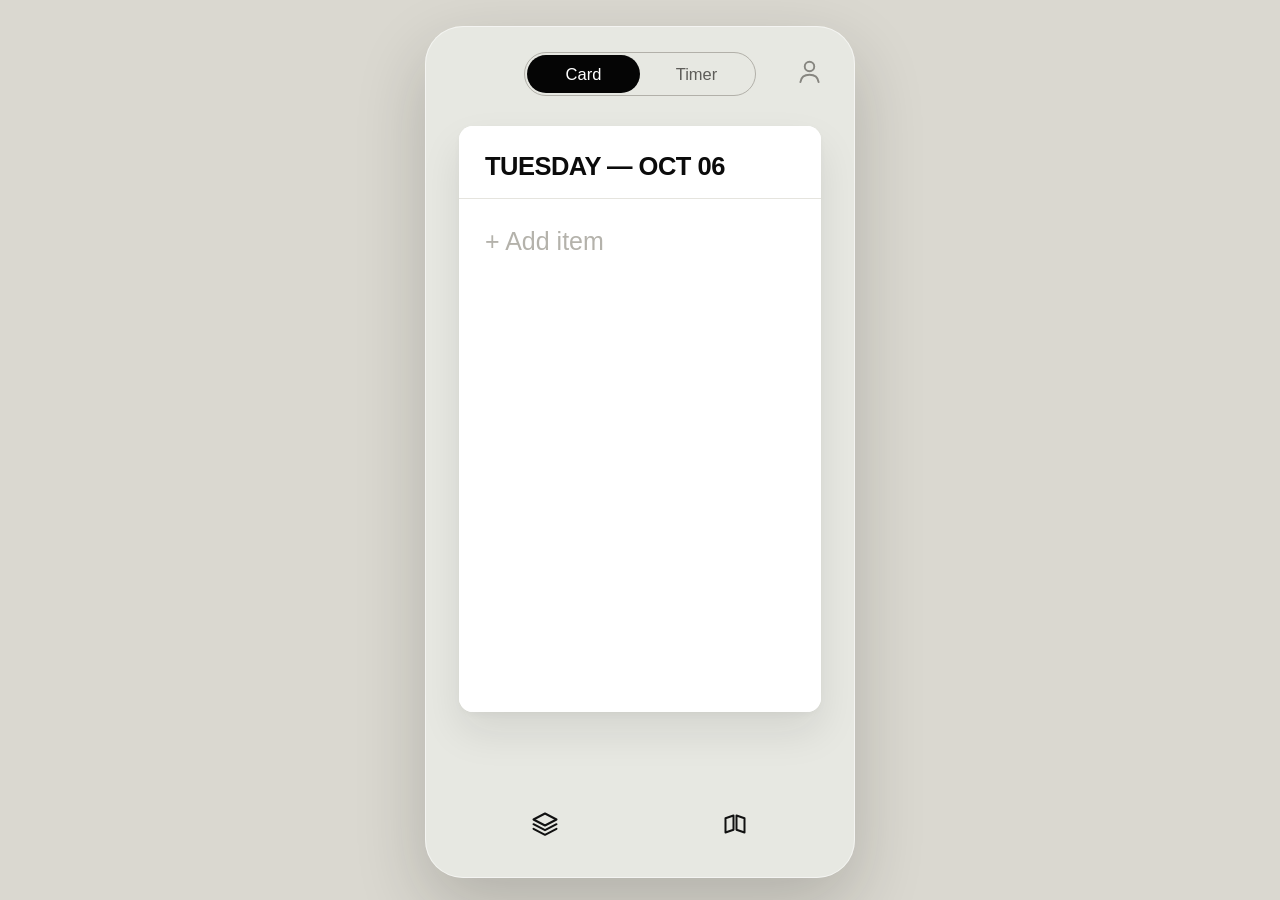
==== index.html @ 8d30b6a4 "Phase 2 Polish: Satin-Polished Silver Metallic Tomato, 2-icon Card bottom bar, hide End Timer when u" ====
<!DOCTYPE html>
<html lang="en">
<head>
  <meta charset="UTF-8" />
  <meta name="viewport" content="width=device-width, initial-scale=1.0, maximum-scale=1.0, user-scalable=no, viewport-fit=cover" />
  <title>Fable / Flow</title>
  <meta name="theme-color" content="#EAE8E3" />
  <meta name="apple-mobile-web-app-capable" content="yes" />
  <meta name="apple-mobile-web-app-status-bar-style" content="default" />
  <meta name="apple-mobile-web-app-title" content="Fable / Flow" />
  <meta name="mobile-web-app-capable" content="yes" />
  <link rel="apple-touch-icon" href="assets/tomatoes/home-tomato.png" />
  <link rel="manifest" href="manifest.json" />
  <meta http-equiv="Cache-Control" content="no-cache, no-store, must-revalidate" />
  <meta http-equiv="Pragma" content="no-cache" />
  <meta http-equiv="Expires" content="0" />
  <link rel="stylesheet" href="css/style.css?v=20261009_v21" />
</head>
<body>

  <!-- Mobile App Viewport Shell (Exact UI Mockups Aspect Ratio 768:1376) -->
  <main class="app-viewport" id="app-viewport">

    <!-- Global Top Navigation Bar (Mockups 01..07) -->
    <header class="global-top-bar">
      <!-- Centered Brand Title on Minimalist Homepage (Mockup 01-home-page.png) -->
      <div id="home-brand-title" class="home-brand-title hidden" role="heading" aria-level="1">FABLE / FLOW</div>

      <!-- Centered Card | Timer Segmented Pill on Card, Timer, Stack & Calendar Views (Mockups 02..07) -->
      <div id="top-segmented-pill" class="segmented-pill" role="tablist" aria-label="Workspace Pillar">
        <button type="button" class="pill-segment-btn active" id="pill-card-btn" role="tab">Card</button>
        <button type="button" class="pill-segment-btn" id="pill-timer-btn" role="tab">Timer</button>
      </div>

      <button type="button" class="profile-icon-btn" id="profile-btn" aria-label="Profile and Settings" title="Profile, Foley Audio & Workspace Navigation">
        <svg width="29" height="29" viewBox="0 0 28 28" fill="none" aria-hidden="true">
          <circle cx="14" cy="9.2" r="4.6" stroke="currentColor" stroke-width="1.85" />
          <path d="M5.2 24.2C5.9 19.6 9.4 17.2 14 17.2C18.6 17.2 22.1 19.6 22.8 24.2" stroke="currentColor" stroke-width="1.85" stroke-linecap="round" />
        </svg>
      </button>
    </header>

    <!-- In-App Notification Banner (Completion Chime / Permanent Delete Confirmation) -->
    <div id="notification-banner" class="notification-banner" role="status" aria-live="polite"></div>

    <!-- ===================================================================
         SCREEN 0: MINIMALIST 2-OBJECT HOMEPAGE (Mockup 01-home-page.png)
         =================================================================== -->
    <section id="screen-home" class="screen-container home-screen hidden">
      <div class="home-objects-stage">
        <!-- Object 1: The Daily Mini-Card stamped '06 OCT' -->
        <div id="home-mini-card" class="home-mini-card" role="button" tabindex="0" aria-label="Open Today's Index Card">
          <div class="home-mini-card-inner">
            <div id="home-mini-date" class="home-mini-date">06 OCT</div>
          </div>
        </div>

        <!-- Object 2: Photorealistic 3D Heirloom Tomato Pomodoro Timer -->
        <div id="home-tomato-btn" class="home-tomato-btn" role="button" tabindex="0" aria-label="Open Pomodoro Timer">
          <img
            src="assets/tomatoes/home-tomato.png?v=20261009_v12"
            alt="3D Heirloom Tomato Pomodoro Timer"
            class="home-tomato-img"
          />
        </div>
      </div>
    </section>

    <!-- ===================================================================
         SCREEN 1: TODAY'S DUAL-SIDED CARD (Front 04-card-front.png & Back 05-card-back.png)
         =================================================================== -->
    <section id="screen-card" class="screen-container">
      <div class="card-stage-perspective">
        <div id="daily-card-3d" class="daily-card-3d">

          <!-- Front Face of Today's Card (Clean White To-Do Card — Mockup 04-card-front.png) -->
          <div class="card-face card-face-front">
            <div class="card-header-bar">
              <h1 id="card-date-header" class="card-date-title">TUESDAY — OCT 06</h1>
            </div>

            <div class="card-dot-grid-body">
              <div id="task-list-container" class="task-list-container"></div>
              <div id="add-item-row" class="add-item-row">+ Add item</div>
            </div>
          </div>

          <!-- Back Face of Today's Card (Matte Black Evening Reflection Journal — Mockup 05-card-back.png) -->
          <div class="card-face card-face-back">
            <div class="card-back-header-bar">
              <h2 id="card-back-date-header" class="card-back-date-title">TUESDAY — OCT 06</h2>
            </div>

            <div class="card-back-body">
              <textarea
                id="card-back-reflection"
                class="card-back-reflection-editor"
                placeholder="Write your evening reflection..."
                aria-label="Evening reflection journal (100% user-authored, dynamic font scaling)"
              ></textarea>

              <!-- 0 to 2 Framed Photo Slots at Bottom of Matte Black Card -->
              <div id="card-back-photos" class="card-back-photos-row" aria-label="Evening journal photo attachments"></div>
              <input id="journal-photo-file-input" type="file" accept="image/*" class="hidden" />
            </div>
          </div>

        </div>
      </div>

      <!-- Bottom Action Bar: [Stack] [Flip] -->
      <footer class="card-bottom-bar">
        <!-- Left: Stack Icon -->
        <button type="button" id="card-stack-btn" class="card-bottom-icon-btn" aria-label="Open Card Stack Archive" title="Open Chronological Card Stack Archive">
          <svg width="32" height="32" viewBox="0 0 32 32" fill="none">
            <path d="M16 5.5L27.5 11.5L16 17.5L4.5 11.5L16 5.5Z" stroke="#111111" stroke-width="2" stroke-linejoin="round"/>
            <path d="M4.5 16.2L16 22.2L27.5 16.2" stroke="#111111" stroke-width="2" stroke-linecap="round" stroke-linejoin="round"/>
            <path d="M4.5 20.8L16 26.8L27.5 20.8" stroke="#111111" stroke-width="2" stroke-linecap="round" stroke-linejoin="round"/>
          </svg>
        </button>

        <!-- Right: Flip Card Icon -->
        <button type="button" id="card-flip-btn" class="card-bottom-icon-btn" aria-label="Flip Card 180 Degrees" title="Flip Card 180° (White Front ↔ Matte Black Back)">
          <svg width="32" height="32" viewBox="0 0 32 32" fill="none">
            <path d="M14.5 7.5L6.5 10.2V24.5L14.5 21.8V7.5Z" stroke="#111111" stroke-width="2" stroke-linejoin="round"/>
            <path d="M17.5 7.5L25.5 10.2V24.5L17.5 21.8V7.5Z" stroke="#111111" stroke-width="2" stroke-linejoin="round"/>
          </svg>
        </button>
      </footer>
    </section>

    <!-- ===================================================================
         SCREEN 2: 6-POMODORO 2x3 GRID VIEW (Mockup 03-grid-timer.png + 6 Slots)
         =================================================================== -->
    <section id="screen-grid" class="screen-container hidden">
      <div class="six-tomato-grid" id="six-tomato-grid">
        <div id="grid-quad-0" class="grid-quadrant"></div>
        <div id="grid-quad-1" class="grid-quadrant"></div>
        <div id="grid-quad-2" class="grid-quadrant"></div>
        <div id="grid-quad-3" class="grid-quadrant"></div>
        <div id="grid-quad-4" class="grid-quadrant"></div>
        <div id="grid-quad-5" class="grid-quadrant"></div>
      </div>
    </section>

    <!-- ===================================================================
         SCREEN 3: SINGLE BIG HERO TOMATO VIEW (Mockup 02-hero-timer.png)
         =================================================================== -->
    <section id="screen-hero" class="screen-container hero-timer-screen hidden">
      <!-- Upper-Left Digital Readout & Task Subtitle (Tap digits to type time directly) -->
      <div class="hero-readout-block">
        <div class="hero-readout-wrap">
          <div
            id="hero-readout"
            class="hero-digital-readout"
            role="button"
            tabindex="0"
            aria-label="Timer readout. Tap to type duration in minutes or HH:MM"
            title="Tap digits to type time (0–180 min or HH:MM)"
          >25:00</div>

          <!-- Inline Tap-to-Type Time Editor (Opens in-place when user taps the digits) -->
          <div id="hero-time-editor" class="hero-time-editor hidden" role="group" aria-label="Type timer duration">
            <div class="hero-time-input-bar">
              <input
                id="hero-time-input"
                type="text"
                inputmode="text"
                class="hero-time-input"
                maxlength="8"
                placeholder="0–180m"
                aria-label="Type minutes (0 to 180) or HH:MM"
              />
              <span class="hero-time-unit-badge" id="hero-time-unit-badge">MIN</span>
              <button type="button" id="hero-time-set-btn" class="hero-time-set-btn">Set</button>
            </div>
            <div class="hero-time-popover">
              <div class="hero-time-presets" aria-label="Quick duration presets">
                <button type="button" class="hero-preset-pill" data-mins="15">15m</button>
                <button type="button" class="hero-preset-pill" data-mins="25">25m</button>
                <button type="button" class="hero-preset-pill" data-mins="45">45m</button>
                <button type="button" class="hero-preset-pill" data-mins="60">60m</button>
                <button type="button" class="hero-preset-pill" data-mins="90">90m</button>
                <button type="button" class="hero-preset-pill" data-mins="120">120m</button>
                <button type="button" class="hero-preset-pill" data-mins="150">150m</button>
                <button type="button" class="hero-preset-pill" data-mins="180">180m</button>
              </div>
              <div class="hero-time-hint">Type minutes (0–180) or HH:MM (e.g. 02:30) · Enter to set</div>
            </div>
          </div>
        </div>
        <div class="hero-subtitle-wrap">
          <div id="hero-subtitle" class="hero-task-subtitle" role="button" tabindex="0" title="Tap to assign or change task right on this page">01 / EXAMPLE TASK</div>
          <div id="hero-subtitle-dropdown-mount" class="hero-subtitle-dropdown-mount"></div>
        </div>
      </div>

      <!-- Center Photorealistic Sculpted Heirloom Tomato with Equatorial Odometer Scale -->
      <div class="hero-tomato-stage-wrap">
        <div id="hero-tomato-stage" class="hero-tomato-stage" aria-label="Interactive Heirloom Tomato Timer Dial"></div>
      </div>

      <!-- Bottom Control Bar: [Grid] [Play/Pause] [End/Reset] [Stopwatch] -->
      <footer class="hero-bottom-bar">
        <!-- 1. Return to 6-Tomato Grid View -->
        <button type="button" id="hero-btn-grid" class="hero-ctrl-btn" aria-label="Switch to 6-Tomato Grid View">
          <svg width="36" height="36" viewBox="0 0 36 36" fill="none">
            <rect x="4" y="4" width="11.5" height="11.5" rx="2.5" stroke="#0F0F0F" stroke-width="2.6"/>
            <rect x="20.5" y="4" width="11.5" height="11.5" rx="2.5" stroke="#0F0F0F" stroke-width="2.6"/>
            <rect x="4" y="20.5" width="11.5" height="11.5" rx="2.5" stroke="#0F0F0F" stroke-width="2.6"/>
            <rect x="20.5" y="20.5" width="11.5" height="11.5" rx="2.5" stroke="#0F0F0F" stroke-width="2.6"/>
          </svg>
        </button>

        <!-- 2. Play / Pause Active Timer -->
        <button type="button" id="hero-btn-playpause" class="hero-ctrl-btn" aria-label="Play or Pause Timer">
          <svg width="36" height="44" viewBox="0 0 36 44">
            <rect x="4" y="2" width="10" height="40" rx="3" fill="#0F0F0F"/>
            <rect x="22" y="2" width="10" height="40" rx="3" fill="#0F0F0F"/>
          </svg>
        </button>

        <!-- 3. End / Reset Timer to 00:00 -->
        <button type="button" id="hero-btn-stop" class="hero-ctrl-btn" aria-label="End and Reset Timer to 00:00">
          <svg width="36" height="36" viewBox="0 0 36 36">
            <rect x="3" y="3" width="30" height="30" rx="4.5" fill="#0F0F0F"/>
          </svg>
        </button>

        <!-- 4. Stopwatch (Count-Up) Mode Toggle -->
        <button type="button" id="hero-btn-stopwatch" class="hero-ctrl-btn" aria-label="Toggle Stopwatch Count-Up Mode">
          <svg width="38" height="40" viewBox="0 0 38 40" fill="none">
            <path d="M14 3.5H24M19 3.5V8M29.5 10.5L32.5 7.5" stroke="#0F0F0F" stroke-width="2.6" stroke-linecap="round"/>
            <circle cx="19" cy="23" r="14" stroke="#0F0F0F" stroke-width="2.6"/>
            <path d="M13.5 23.2L17.2 27L25 18.8" stroke="#0F0F0F" stroke-width="2.6" stroke-linecap="round" stroke-linejoin="round"/>
          </svg>
        </button>
      </footer>
    </section>

    <!-- ===================================================================
         SCREEN 4: CHRONOLOGICAL CARD STACK VIEWER (Mockup 06-stack-detail.png)
         =================================================================== -->
    <section id="screen-stack" class="screen-container stack-screen hidden">
      <!-- Top Chronological Date Strip ('OCT 01  02  03  04  (05)  06') -->
      <div id="stack-date-strip" class="stack-date-strip" role="tablist" aria-label="Archived Card Dates"></div>

      <!-- Center Peeking Card Carousel -->
      <div id="stack-carousel-stage" class="stack-carousel-stage">
        <div id="stack-peek-left" class="stack-peek-card stack-peek-left" title="Previous archived card"></div>

        <div class="stack-center-perspective">
          <div id="stack-card-3d" class="daily-card-3d stack-card-3d">
            <!-- Front of Selected Archived Card (Clean White Surface, Retroactively Editable) -->
            <div class="card-face card-face-front">
              <div class="card-header-bar">
                <h2 id="stack-card-date-header" class="card-date-title">MONDAY — OCT 05</h2>
              </div>
              <div class="card-dot-grid-body">
                <div id="stack-task-list-container" class="task-list-container"></div>
                <div id="stack-add-item-row" class="add-item-row">+ Add item</div>
              </div>
            </div>

            <!-- Back of Selected Archived Card (Matte Black Reflection Journal, Retroactively Editable) -->
            <div class="card-face card-face-back">
              <div class="card-back-header-bar">
                <h2 id="stack-card-back-date-header" class="card-back-date-title">MONDAY — OCT 05</h2>
              </div>
              <div class="card-back-body">
                <textarea
                  id="stack-card-back-reflection"
                  class="card-back-reflection-editor"
                  placeholder="Write or update your reflection for this day..."
                  aria-label="Archived card evening reflection"
                ></textarea>
                <div id="stack-card-back-photos" class="card-back-photos-row"></div>
              </div>
            </div>
          </div>
        </div>

        <div id="stack-peek-right" class="stack-peek-card stack-peek-right" title="Next archived card"></div>
      </div>

      <!-- 4-Icon Stack Bottom Bar: [Return ↩] [Zoom Out 🔍-] [Flip] [Trash 🗑] -->
      <footer class="stack-bottom-bar">
        <!-- 1. Left: Return / Undo Arrow to Today's Card -->
        <button type="button" id="stack-btn-return" class="card-bottom-icon-btn" aria-label="Return to Today's Card" title="Return to Today's Card">
          <svg width="32" height="32" viewBox="0 0 32 32" fill="none">
            <path d="M13 9L6 15.5L13 22" stroke="#111111" stroke-width="2.4" stroke-linecap="round" stroke-linejoin="round"/>
            <path d="M7 15.5H19.5C23.4 15.5 26 18 26 21.2C26 23.4 24.4 25 22 25" stroke="#111111" stroke-width="2.4" stroke-linecap="round"/>
          </svg>
        </button>

        <!-- 2. Center-Left: Zoom Out Magnifying Glass (-) to Monthly Calendar View -->
        <button type="button" id="stack-btn-zoomout" class="card-bottom-icon-btn" aria-label="Zoom Out to Monthly Calendar View" title="Zoom Out to Monthly Calendar View">
          <svg width="32" height="32" viewBox="0 0 32 32" fill="none">
            <circle cx="14.5" cy="14.5" r="8.5" stroke="#111111" stroke-width="2.1"/>
            <path d="M11 14.5H18" stroke="#111111" stroke-width="2.1" stroke-linecap="round"/>
            <path d="M20.8 20.8L26.5 26.5" stroke="#111111" stroke-width="2.3" stroke-linecap="round"/>
          </svg>
        </button>

        <!-- 3. Center-Right: Flip Archived Card 180° -->
        <button type="button" id="stack-btn-flip" class="card-bottom-icon-btn" aria-label="Flip Archived Card 180 Degrees" title="Flip Archived Card 180° (Front ↔ Back)">
          <svg width="32" height="32" viewBox="0 0 32 32" fill="none">
            <path d="M14.5 7.5L6.5 10.2V24.5L14.5 21.8V7.5Z" stroke="#111111" stroke-width="2" stroke-linejoin="round"/>
            <path d="M17.5 7.5L25.5 10.2V24.5L17.5 21.8V7.5Z" stroke="#111111" stroke-width="2" stroke-linejoin="round"/>
          </svg>
        </button>

        <!-- 4. Right: Trash Can (Permanently Delete Archived Card) -->
        <button type="button" id="stack-btn-trash" class="card-bottom-icon-btn" aria-label="Permanently Delete Archived Card" title="Permanently Delete This Card">
          <svg width="32" height="32" viewBox="0 0 32 32" fill="none">
            <path d="M6.5 9.5H25.5M12 9.5V7.2C12 6.3 12.7 5.6 13.6 5.6H18.4C19.3 5.6 20 6.3 20 7.2V9.5M9 9.5L10.2 24.5C10.3 25.6 11.2 26.4 12.3 26.4H19.7C20.8 26.4 21.7 25.6 21.8 24.5L23 9.5" stroke="#111111" stroke-width="2.0" stroke-linecap="round" stroke-linejoin="round"/>
            <path d="M13.8 14V22M18.2 14V22" stroke="#111111" stroke-width="1.8" stroke-linecap="round"/>
          </svg>
        </button>
      </footer>
    </section>

    <!-- ===================================================================
         SCREEN 5: MONTHLY CALENDAR ZOOM-OUT VIEW (Mockup 07-calendar-view.png)
         =================================================================== -->
    <section id="screen-calendar" class="screen-container calendar-screen hidden">
      <div id="calendar-months-container" class="calendar-months-container"></div>

      <!-- 2-Icon Calendar Bottom Bar: [Return ↩] [Zoom In 🔍+] -->
      <footer class="calendar-bottom-bar">
        <!-- 1. Left: Return / Undo Arrow to Today's Card -->
        <button type="button" id="calendar-btn-return" class="card-bottom-icon-btn" aria-label="Return to Today's Card" title="Return to Today's Card">
          <svg width="32" height="32" viewBox="0 0 32 32" fill="none">
            <path d="M13 9L6 15.5L13 22" stroke="#111111" stroke-width="2.4" stroke-linecap="round" stroke-linejoin="round"/>
            <path d="M7 15.5H19.5C23.4 15.5 26 18 26 21.2C26 23.4 24.4 25 22 25" stroke="#111111" stroke-width="2.4" stroke-linecap="round"/>
          </svg>
        </button>

        <!-- 2. Right: Zoom In Magnifying Glass (+) to Selected Date's Card in Stack -->
        <button type="button" id="calendar-btn-zoomin" class="card-bottom-icon-btn" aria-label="Zoom In to Selected Card in Stack" title="Zoom In to Selected Card in Stack">
          <svg width="32" height="32" viewBox="0 0 32 32" fill="none">
            <circle cx="14.5" cy="14.5" r="8.5" stroke="#111111" stroke-width="2.1"/>
            <path d="M11 14.5H18M14.5 11V18" stroke="#111111" stroke-width="2.1" stroke-linecap="round"/>
            <path d="M20.8 20.8L26.5 26.5" stroke="#111111" stroke-width="2.3" stroke-linecap="round"/>
          </svg>
        </button>
      </footer>
    </section>

    <!-- Live Haptic & Foley Telemetry Pill -->
    <div id="telemetry-toast" class="telemetry-toast" aria-live="polite"></div>

    <!-- Modal for Adding / Editing Task or Custom Timer Title -->
    <div id="modal-overlay" class="modal-overlay hidden" role="dialog" aria-modal="true">
      <div class="modal-box">
        <div id="modal-title" class="modal-title">Add Task</div>
        <input id="modal-input" type="text" class="modal-input" maxlength="110" placeholder="Enter title..." />
        <div class="modal-actions">
          <button type="button" id="modal-delete" class="modal-btn modal-btn-trash hidden" title="Permanently delete this task" aria-label="Delete task">
            <svg width="15" height="16" viewBox="0 0 15 16" fill="none" style="vertical-align: -2px; margin-right: 4px;">
              <path d="M1.5 3.5H13.5M5.2 3.5V2.2C5.2 1.7 5.6 1.3 6.1 1.3H8.9C9.4 1.3 9.8 1.7 9.8 2.2V3.5M3.2 3.5L3.9 13.4C3.95 14.1 4.5 14.6 5.2 14.6H9.8C10.5 14.6 11.05 14.1 11.1 13.4L11.8 3.5" stroke="currentColor" stroke-width="1.5" stroke-linecap="round" stroke-linejoin="round"/>
            </svg>Delete
          </button>
          <div style="flex: 1;"></div>
          <button type="button" id="modal-cancel" class="modal-btn">Cancel</button>
          <button type="button" id="modal-confirm" class="modal-btn modal-btn-primary">Save</button>
        </div>
      </div>
    </div>

    <!-- Permanent Delete Confirmation Modal (Task or Archived Card Trash Deletion) -->
    <div id="delete-modal-overlay" class="modal-overlay hidden" role="dialog" aria-modal="true">
      <div class="modal-box">
        <div id="delete-modal-title" class="modal-title">Permanently delete this item?</div>
        <p id="delete-modal-desc" style="font-size: 14px; color: #5E5D59; margin-bottom: 18px; line-height: 1.45;">
          This action cannot be undone. The item will be permanently removed from Today’s Card.
        </p>
        <div class="modal-actions">
          <button type="button" id="delete-modal-cancel" class="modal-btn">Cancel</button>
          <button type="button" id="delete-modal-confirm" class="modal-btn modal-btn-danger">Permanently Delete</button>
        </div>
      </div>
    </div>

    <!-- Minimal Profile Popover: Home, Guided Tour, Daily Reset, Sound On/Off -->
    <div id="profile-modal-overlay" class="profile-popover-overlay hidden" role="dialog" aria-modal="true" aria-label="Profile Menu">
      <div class="profile-popover-card">
        <button type="button" id="profile-open-home-btn" class="profile-menu-row">
          <span>Home</span>
          <span class="profile-menu-val">↗</span>
        </button>
        <button type="button" id="profile-guided-tour-btn" class="profile-menu-row">
          <span>Guided Tour</span>
          <span class="profile-menu-val">↗</span>
        </button>
        <label class="profile-menu-row" for="profile-reset-time-select">
          <span>Daily Reset</span>
          <select id="profile-reset-time-select" class="profile-reset-select" aria-label="Daily reset time">
            <option value="0">00:00</option>
            <option value="1">01:00</option>
            <option value="2">02:00</option>
            <option value="3">03:00</option>
            <option value="4">04:00</option>
            <option value="5" selected>05:00</option>
            <option value="6">06:00</option>
            <option value="7">07:00</option>
            <option value="8">08:00</option>
            <option value="9">09:00</option>
            <option value="10">10:00</option>
            <option value="11">11:00</option>
            <option value="12">12:00</option>
            <option value="13">13:00</option>
            <option value="14">14:00</option>
            <option value="15">15:00</option>
            <option value="16">16:00</option>
            <option value="17">17:00</option>
            <option value="18">18:00</option>
            <option value="19">19:00</option>
            <option value="20">20:00</option>
            <option value="21">21:00</option>
            <option value="22">22:00</option>
            <option value="23">23:00</option>
          </select>
        </label>
        <button type="button" id="profile-toggle-audio-btn" class="profile-menu-row">
          <span>Sound</span>
          <span id="profile-audio-state-label" class="profile-menu-val">On</span>
        </button>
      </div>
    </div>

    <!-- Minimalist Non-Interactive Guided Tutorial Modal (Blocks background clicks; shows Action, Minimalist Animation, What it does, Last & Next) -->
    <div id="onboarding-overlay" class="guided-tour-overlay hidden" role="dialog" aria-modal="true" aria-label="Guided Tutorial">
      <div class="guided-tour-card">
        <button type="button" id="onboarding-dismiss-btn" class="tour-card-close-btn" aria-label="Close tutorial" title="Close">×</button>

        <!-- Minimalist Animation Stage -->
        <div id="tour-anim-stage" class="tour-anim-stage" data-anim="flip-page" aria-hidden="true"></div>

        <!-- Action & What It Does -->
        <div id="tour-step-title" class="tour-action-title">Flip Page</div>
        <div id="tour-step-desc" class="tour-action-desc">See back of card</div>

        <!-- Last & Next Buttons -->
        <div class="tour-btn-row">
          <button type="button" id="tour-prev-btn" class="tour-nav-btn tour-nav-btn-secondary">Last</button>
          <button type="button" id="tour-next-btn" class="tour-nav-btn tour-nav-btn-primary">Next</button>
        </div>
      </div>
    </div>

  </main>

  <script type="module" src="js/app.js?v=20261009_v21"></script>
</body>
</html>
---- css/style.css ----
/*
 * Fable / Flow — Project Focus Beta (Phase 1) Stylesheet
 * Follows UI Mockups 02-hero-timer.png, 03-grid-timer.png, and 04-card-front.png pixel-for-pixel.
 */

:root {
  --canvas-bg: #E7E8E2;
  --card-surface: #FFFFFF;
  --ink-primary: #0D0D0D;
  --ink-secondary: #6E6D68;
  --ink-placeholder: #B4B2AB;
  --hairline-crosshair: #9D9B95;
  --card-divider: #E5E4DE;
  --dot-grid-color: #D4D2CA;
}

* {
  box-sizing: border-box;
  margin: 0;
  padding: 0;
  -webkit-tap-highlight-color: transparent;
}

html, body {
  width: 100%;
  min-height: 100vh;
  background-color: #DAD8D0;
  font-family: -apple-system, BlinkMacSystemFont, "SF Pro Display", "SF Pro Text", "Inter", "Helvetica Neue", sans-serif;
  color: var(--ink-primary);
  display: flex;
  flex-direction: column;
  align-items: center;
  justify-content: center;
  overflow-x: hidden;
  user-select: none;
}

/* =========================================================================
   MOBILE VIEWPORT SHELL (Exact #E9E8E2 Background Matching Mockup Sprites)
   ========================================================================= */

.app-viewport {
  position: relative;
  width: 100%;
  max-width: 430px;
  height: 852px;
  background-color: var(--canvas-bg);
  border-radius: 38px;
  box-shadow:
    0 28px 70px rgba(20, 19, 16, 0.20),
    0 0 0 1px rgba(255, 255, 255, 0.55) inset;
  display: flex;
  flex-direction: column;
  overflow: hidden;
  margin: 14px auto 10px;
}

@media (max-width: 480px) {
  .app-viewport {
    max-width: 100%;
    height: 100dvh;
    border-radius: 0;
    margin: 0;
    box-shadow: none;
  }
}

.hidden {
  display: none !important;
}

/* =========================================================================
   GLOBAL TOP NAVIGATION BAR (`Card | Timer` Pill + `[Profile]` Icon)
   ========================================================================= */

.global-top-bar {
  position: relative;
  width: 100%;
  height: 82px;
  padding: 22px 26px 8px;
  display: flex;
  align-items: center;
  justify-content: center;
  flex-shrink: 0;
  z-index: 20;
}

.home-brand-title {
  font-size: 12.5px;
  font-weight: 400;
  letter-spacing: 0.24em;
  color: #3A3936;
  text-align: center;
  line-height: 1;
  padding-left: 0.24em; /* optically center wide letter-spacing */
}

/* =========================================================================
   SCREEN 0: MINIMALIST 2-OBJECT HOMEPAGE (Mockup 01-home-page.png)
   ========================================================================= */

.home-screen {
  display: flex;
  flex-direction: column;
  align-items: center;
  justify-content: center;
  padding: 6px 28px 34px;
}

.home-objects-stage {
  width: 100%;
  height: 100%;
  display: flex;
  flex-direction: column;
  align-items: center;
  justify-content: center;
  gap: 50px;
}

.home-mini-card {
  width: 334px;
  height: 222px;
  background-color: #FBFAF6;
  border-radius: 2px;
  padding: 5px;
  box-shadow:
    0 12px 26px rgba(22, 20, 16, 0.08),
    0 2px 6px rgba(22, 20, 16, 0.04);
  cursor: pointer;
  transition: transform 0.22s cubic-bezier(0.22, 1, 0.36, 1), box-shadow 0.22s ease;
}

.home-mini-card:hover {
  transform: translateY(-2px) scale(1.01);
  box-shadow:
    0 16px 32px rgba(22, 20, 16, 0.11),
    0 4px 10px rgba(22, 20, 16, 0.05);
}

.home-mini-card:active {
  transform: scale(0.99);
}

.home-mini-card-inner {
  width: 100%;
  height: 100%;
  border-radius: 1px;
  border: 1px solid #B4B5AE;
  padding: 15px 18px;
  display: flex;
  align-items: flex-start;
  justify-content: flex-start;
}

.home-mini-date {
  font-size: 35px;
  font-weight: 700;
  letter-spacing: -0.025em;
  color: #121212;
  line-height: 1;
}

.home-tomato-btn {
  width: 344px;
  height: 294px;
  display: flex;
  align-items: center;
  justify-content: center;
  cursor: pointer;
  transition: transform 0.24s cubic-bezier(0.22, 1, 0.36, 1);
}

.home-tomato-btn:hover {
  transform: translateY(-3px) scale(1.02);
}

.home-tomato-btn:active {
  transform: scale(0.985);
}

.home-tomato-img {
  width: 100%;
  height: 100%;
  object-fit: contain;
  display: block;
  pointer-events: none;
}

.segmented-pill {
  width: 232px;
  height: 44px;
  border-radius: 999px;
  border: 1.5px solid #B2B0A9;
  background: transparent;
  padding: 2px;
  display: grid;
  grid-template-columns: 1fr 1fr;
  align-items: center;
}

.pill-segment-btn {
  height: 100%;
  border: none;
  background: transparent;
  border-radius: 999px;
  font-size: 16.5px;
  font-weight: 500;
  color: #5E5D59;
  cursor: pointer;
  transition: background-color 0.18s ease, color 0.18s ease;
}

.pill-segment-btn.active {
  background-color: #050505;
  color: #FFFFFF;
  font-weight: 500;
}

.profile-icon-btn {
  position: absolute;
  right: 28px;
  top: 27px;
  width: 36px;
  height: 36px;
  border: none;
  background: transparent;
  cursor: pointer;
  display: flex;
  align-items: center;
  justify-content: center;
  color: #878680;
  transition: transform 0.15s ease, color 0.15s ease;
}

.profile-icon-btn:hover {
  color: #111111;
  transform: scale(1.05);
}

/* =========================================================================
   SCREEN 1: FRONT OF TODAY'S CARD (Mockup 04-card-front.png)
   ========================================================================= */

.screen-container {
  flex: 1;
  display: flex;
  flex-direction: column;
  width: 100%;
  position: relative;
  overflow: hidden;
}

.card-stage-perspective {
  flex: 1;
  padding: 18px 34px 10px;
  perspective: 1400px;
  display: flex;
  align-items: stretch;
  justify-content: center;
}

.daily-card-3d {
  width: 100%;
  height: 586px;
  position: relative;
  transform-style: preserve-3d;
  transition: transform 0.52s cubic-bezier(0.22, 1, 0.36, 1);
  touch-action: pan-y;
  user-select: none;
  -webkit-user-select: none;
}

.daily-card-3d.is-flipped {
  transform: rotateY(var(--card-flip-deg, -180deg));
}

.daily-card-3d:not(.is-flipped) {
  transform: rotateY(var(--card-front-deg, 0deg));
}

.card-face {
  position: absolute;
  inset: 0;
  background-color: var(--card-surface);
  border-radius: 14px;
  box-shadow:
    0 20px 42px rgba(24, 22, 18, 0.09),
    0 3px 10px rgba(24, 22, 18, 0.04);
  backface-visibility: hidden;
  -webkit-backface-visibility: hidden;
  display: flex;
  flex-direction: column;
  overflow: hidden;
}

.card-face-back {
  transform: rotateY(180deg);
  background-color: #070707;
  color: #F4F4F0;
  padding: 0;
  display: flex;
  flex-direction: column;
}

.card-back-header-bar {
  padding: 26px 26px 18px;
  border-bottom: 1.5px solid rgba(255, 255, 255, 0.18);
  background-color: #070707;
  flex-shrink: 0;
}

.card-back-date-title {
  font-size: 25.5px;
  font-weight: 800;
  letter-spacing: -0.02em;
  color: #F5F5F2;
  line-height: 1.1;
}

.card-back-body {
  flex: 1;
  padding: 22px 24px 22px;
  display: flex;
  flex-direction: column;
  justify-content: space-between;
  gap: 14px;
  overflow: hidden;
}

.card-back-reflection-editor {
  width: 100%;
  flex: 1;
  min-height: 96px;
  background: transparent;
  border: none;
  outline: none;
  resize: none;
  color: #F5F5F2;
  font-family: inherit;
  font-size: 21px;
  font-weight: 400;
  line-height: 1.32;
  letter-spacing: -0.01em;
  overflow-y: hidden;
  touch-action: pan-y;
}

.card-back-reflection-editor::placeholder {
  color: rgba(245, 245, 242, 0.36);
}

.card-back-photos-row {
  display: grid;
  grid-template-columns: 1fr 1fr;
  gap: 10px;
  height: 212px;
  flex-shrink: 0;
}

.card-back-photos-row.empty-photos {
  height: 54px;
  grid-template-columns: 1fr;
}

.journal-photo-slot {
  position: relative;
  width: 100%;
  height: 100%;
  border-radius: 10px;
  overflow: hidden;
  background: rgba(255, 255, 255, 0.06);
  border: 1px solid rgba(255, 255, 255, 0.14);
  cursor: pointer;
  display: flex;
  align-items: center;
  justify-content: center;
  transition: border-color 0.15s ease, background-color 0.15s ease;
}

.journal-photo-slot:hover {
  border-color: rgba(255, 255, 255, 0.36);
  background: rgba(255, 255, 255, 0.10);
}

.journal-photo-img {
  width: 100%;
  height: 100%;
  object-fit: cover;
  display: block;
}

.journal-photo-remove-btn {
  position: absolute;
  top: 7px;
  right: 7px;
  width: 24px;
  height: 24px;
  border-radius: 999px;
  border: none;
  background: rgba(10, 10, 10, 0.72);
  color: #FFFFFF;
  font-size: 14px;
  line-height: 1;
  cursor: pointer;
  display: flex;
  align-items: center;
  justify-content: center;
  opacity: 0.78;
  transition: opacity 0.15s ease, transform 0.15s ease;
}

.journal-photo-slot:hover .journal-photo-remove-btn,
.journal-photo-remove-btn:active {
  opacity: 1;
}

.journal-photo-add-label {
  font-size: 13.5px;
  font-weight: 500;
  color: rgba(245, 245, 242, 0.62);
  letter-spacing: 0.02em;
}

.card-header-bar {
  padding: 26px 26px 18px;
  border-bottom: 1.5px solid var(--card-divider);
  background-color: var(--card-surface);
}

.card-date-title {
  font-size: 25.5px;
  font-weight: 800;
  letter-spacing: -0.02em;
  color: #0B0B0B;
  line-height: 1.1;
}

.card-dot-grid-body {
  flex: 1;
  position: relative;
  padding: 16px 0 24px;
  background-color: #FFFFFF;
  background-image: none; /* Clean solid white index card surface (no dots) */
  overflow: hidden; /* Strictly zero vertical scroll */
}

.task-list-container {
  display: flex;
  flex-direction: column;
  gap: 5px;
}

.task-row {
  position: relative;
  display: grid;
  grid-template-columns: 42px minmax(0, 1fr) 38px;
  align-items: start;
  padding: 9px 26px 9px 26px;
  cursor: ew-resize;
  touch-action: pan-y;
}

#stack-task-list-container .task-row {
  grid-template-columns: 42px minmax(0, 1fr);
}

.task-index {
  font-size: 24px;
  font-weight: 450;
  color: #0F0F0F;
  line-height: 1.28;
  font-variant-numeric: tabular-nums;
}

.task-title-wrap {
  min-width: 0;
  padding-right: 14px;
  padding-bottom: 2px;
  line-height: 1.28;
  overflow: visible;
}

.task-title {
  display: inline;
  font-size: 24px;
  font-weight: 450;
  color: #0F0F0F;
  line-height: 1.28;
  word-break: break-word;
  overflow-wrap: anywhere;
}

/*
 * Realistic Multi-Line Graphite Pencil Strikethrough Canvas
 * Spans the full height and width of .task-row so every wrapped line of a multi-line task
 * is crossed out with its own horizontal dry-graphite stroke matching Mockup 06-stack-detail.png.
 */
.pencil-strike-canvas {
  position: absolute;
  left: 0;
  top: 0;
  width: 100%;
  height: 100%;
  pointer-events: none;
  z-index: 4;
}

.task-tomato-btn {
  width: 34px;
  height: 34px;
  border: none;
  background: transparent;
  cursor: pointer;
  display: flex;
  align-items: center;
  justify-content: center;
  margin-top: -1px;
  transition: transform 0.15s ease;
  z-index: 5;
}

.task-tomato-btn:hover {
  transform: scale(1.12);
}

.task-mini-tomato-img {
  width: 32px;
  height: 32px;
  object-fit: contain;
  display: block;
  border-radius: 50%;
}

.add-item-row {
  padding: 12px 26px;
  font-size: 25px;
  font-weight: 400;
  color: var(--ink-placeholder);
  cursor: pointer;
  transition: color 0.15s ease;
}

.add-item-row:hover {
  color: #6E6D68;
}

/* Card Bottom Action Bar: [Stack] [Flip] */
.card-bottom-bar {
  height: 94px;
  padding: 0 96px 14px;
  display: flex;
  align-items: center;
  justify-content: space-between;
  flex-shrink: 0;
}

.card-bottom-icon-btn {
  width: 48px;
  height: 48px;
  border: none;
  background: transparent;
  color: #141414;
  cursor: pointer;
  display: flex;
  align-items: center;
  justify-content: center;
  border-radius: 12px;
  transition: transform 0.15s ease, background-color 0.15s ease;
}

.card-bottom-icon-btn:hover {
  background-color: rgba(0, 0, 0, 0.05);
  transform: translateY(-1px);
}

/* =========================================================================
   SCREEN 2: 6-POMODORO 2x3 GRID VIEW (Mockup 03-grid-timer.png + 6 Slots)
   ========================================================================= */

.six-tomato-grid {
  flex: 1;
  margin: 4px 16px 20px;
  display: grid;
  grid-template-columns: 1fr 1fr;
  grid-template-rows: repeat(3, 1fr);
  position: relative;
}

.grid-quadrant {
  position: relative;
  display: flex;
  flex-direction: column;
  align-items: center;
  justify-content: center;
  padding: 6px 4px;
  border-right: 1px solid var(--hairline-crosshair);
  border-bottom: 1px solid var(--hairline-crosshair);
}

/* Remove outer right border on right-column cells (1, 3, 5) */
.grid-quadrant:nth-child(2n) {
  border-right: none;
}

/* Remove bottom border on bottom-row cells (4, 5) */
.grid-quadrant:nth-child(n+5) {
  border-bottom: none;
}

.grid-tomato-wrap {
  position: relative;
  width: 158px;
  height: 146px;
  display: flex;
  align-items: center;
  justify-content: center;
  cursor: pointer;
  transition: transform 0.16s cubic-bezier(0.22, 1, 0.36, 1);
}

.grid-tomato-wrap:hover {
  transform: scale(1.025);
}

.grid-tomato-img {
  width: 100%;
  height: 100%;
  object-fit: contain;
  pointer-events: none;
  display: block;
}

.grid-tomato-silver-img {
  position: absolute;
  inset: 0;
  opacity: 0;
  transition: opacity 0.52s cubic-bezier(0.22, 1, 0.36, 1);
}

.grid-tomato-wrap.is-silver-completed .grid-tomato-silver-img {
  opacity: 1;
}

.grid-tomato-overlay {
  position: absolute;
  inset: 0;
  display: flex;
  flex-direction: column;
  align-items: center;
  justify-content: center;
  padding-top: 12px;
  text-align: center;
  pointer-events: none;
  z-index: 2;
}

/* Strictly constrain title to first few words inside the tomato belly without overflow */
.grid-tomato-title {
  pointer-events: auto;
  cursor: pointer;
  max-width: 112px;
  height: 18px;
  line-height: 18px;
  overflow: hidden;
  text-overflow: ellipsis;
  white-space: nowrap;
  font-size: 12.5px;
  font-weight: 600;
  letter-spacing: 0.04em;
  color: rgba(255, 255, 255, 0.94);
  padding: 0 5px;
  border-radius: 4px;
  margin-bottom: 2px;
  transition: background-color 0.15s ease, color 0.52s cubic-bezier(0.22, 1, 0.36, 1);
}

.grid-tomato-title:hover {
  background-color: rgba(0, 0, 0, 0.22);
}

.grid-tomato-wrap.is-silver-completed .grid-tomato-title {
  color: rgba(30, 32, 36, 0.88);
}

.grid-tomato-time,
.grid-tomato-time.has-hours {
  pointer-events: auto;
  height: 28px;
  line-height: 28px;
  display: inline-flex;
  align-items: center;
  justify-content: center;
  font-size: 22px;
  font-weight: 450;
  letter-spacing: -0.01em;
  color: #FFFFFF;
  font-variant-numeric: tabular-nums;
  padding: 0 6px;
  border-radius: 6px;
  transition: background-color 0.15s ease, color 0.52s cubic-bezier(0.22, 1, 0.36, 1);
}

.grid-tomato-wrap.is-silver-completed .grid-tomato-time {
  color: #1A1C20;
  font-weight: 550;
}

.grid-tomato-time:hover {
  background-color: rgba(0, 0, 0, 0.18);
}

.grid-tap-to-assign {
  font-size: 15px;
  font-weight: 450;
  color: rgba(244, 242, 238, 0.92);
  letter-spacing: 0.01em;
  margin-top: -16px;
}

.grid-controls-row {
  margin-top: 6px;
  height: 28px;
  display: flex;
  align-items: center;
  justify-content: center;
  gap: 38px;
}

.grid-ctrl-btn {
  border: none;
  background: transparent;
  cursor: pointer;
  padding: 3px;
  display: flex;
  align-items: center;
  justify-content: center;
  transition: transform 0.14s ease, opacity 0.14s ease;
}

.grid-ctrl-btn:hover {
  transform: scale(1.14);
}

/* Task Assignment Floating Dropdown (Matches Mockup 03-grid-timer.png) */
.task-assign-dropdown {
  position: absolute;
  top: 42px;
  left: 50%;
  transform: translateX(-50%);
  width: 168px;
  border-radius: 9px;
  overflow: hidden;
  border: 1.5px solid #141414;
  box-shadow: 0 12px 26px rgba(0, 0, 0, 0.28);
  z-index: 40;
  background-color: #FFFFFF;
}

.dropdown-custom-header {
  width: 100%;
  background-color: #0E0E0E;
  color: #FFFFFF;
  border: none;
  padding: 9px 11px;
  font-size: 13px;
  font-weight: 500;
  display: flex;
  align-items: center;
  justify-content: space-between;
  cursor: pointer;
  text-align: left;
}

.dropdown-custom-header:hover {
  background-color: #222222;
}

.dropdown-task-list {
  display: flex;
  flex-direction: column;
  background-color: #FFFFFF;
  max-height: 150px;
  overflow-y: auto;
}

.dropdown-task-item {
  width: 100%;
  border: none;
  border-top: 1px solid #EAE8E1;
  background: #FFFFFF;
  color: #111111;
  padding: 9px 11px;
  font-size: 14px;
  font-weight: 500;
  text-align: left;
  cursor: pointer;
  white-space: nowrap;
  overflow: hidden;
  text-overflow: ellipsis;
}

.dropdown-task-item:first-child {
  border-top: none;
}

.dropdown-task-item:hover {
  background-color: #F4F2EC;
}

/* =========================================================================
   SCREEN 3: SINGLE BIG HERO TOMATO VIEW (Mockup 02-hero-timer.png)
   ========================================================================= */

.hero-timer-screen {
  flex: 1;
  display: flex;
  flex-direction: column;
  justify-content: space-between;
  padding: 8px 26px 26px;
}

.hero-readout-block {
  padding-top: 4px;
  position: relative;
}

.hero-readout-wrap {
  position: relative;
  min-height: 103px;
  display: flex;
  align-items: center;
}

.hero-digital-readout {
  font-size: 108px;
  font-weight: 800;
  letter-spacing: -0.035em;
  line-height: 0.95;
  color: #080808;
  font-variant-numeric: tabular-nums;
  cursor: pointer;
  border-radius: 12px;
  padding: 0 4px;
  margin-left: -4px;
  transition: background-color 0.15s ease, transform 0.12s ease;
}

.hero-digital-readout.has-hours {
  font-size: 72px;
  letter-spacing: -0.04em;
}

.hero-digital-readout:hover,
.hero-digital-readout:focus-visible {
  background-color: rgba(0, 0, 0, 0.045);
  outline: none;
}

.hero-digital-readout:active {
  transform: scale(0.985);
}

/* Inline Tap-on-Digits Time Editor */
.hero-time-editor {
  position: relative;
  width: 100%;
  min-height: 103px;
  display: flex;
  align-items: center;
  z-index: 48;
}

.hero-time-editor.hidden {
  display: none !important;
}

.hero-time-input-bar {
  display: flex;
  align-items: baseline;
  gap: 10px;
  width: 100%;
  background: rgba(250, 249, 245, 0.96);
  border: 2px solid #111111;
  border-radius: 14px;
  padding: 6px 12px 8px 12px;
  box-shadow: 0 8px 22px rgba(0, 0, 0, 0.12);
}

.hero-time-input {
  width: 100%;
  min-width: 0;
  font-family: inherit;
  font-size: 74px;
  font-weight: 800;
  letter-spacing: -0.03em;
  line-height: 1;
  color: #080808;
  font-variant-numeric: tabular-nums;
  background: transparent;
  border: none;
  outline: none;
  padding: 0;
}

.hero-time-unit-badge {
  font-size: 16px;
  font-weight: 800;
  letter-spacing: 0.06em;
  color: #6E6D68;
  user-select: none;
  flex-shrink: 0;
}

.hero-time-set-btn {
  align-self: center;
  background: #111111;
  color: #FAF9F5;
  border: none;
  border-radius: 10px;
  padding: 10px 16px;
  font-size: 15px;
  font-weight: 700;
  cursor: pointer;
  flex-shrink: 0;
  transition: transform 0.12s ease, background-color 0.12s ease;
}

.hero-time-set-btn:hover {
  background: #292929;
  transform: scale(1.03);
}

.hero-time-popover {
  position: absolute;
  top: 104px;
  left: 0;
  right: 0;
  background: rgba(250, 249, 245, 0.98);
  border: 1.5px solid #141414;
  border-radius: 12px;
  padding: 10px 12px;
  box-shadow: 0 14px 28px rgba(0, 0, 0, 0.22);
  z-index: 50;
}

.hero-time-presets {
  display: flex;
  flex-wrap: wrap;
  gap: 6px;
  margin-bottom: 7px;
}

.hero-preset-pill {
  flex: 1 1 calc(25% - 6px);
  min-width: 58px;
  background: #FFFFFF;
  color: #111111;
  border: 1px solid #C8C6BE;
  border-radius: 8px;
  padding: 6px 8px;
  font-size: 13px;
  font-weight: 700;
  cursor: pointer;
  text-align: center;
  transition: all 0.12s ease;
}

.hero-preset-pill:hover {
  background: #111111;
  color: #FFFFFF;
  border-color: #111111;
}

.hero-time-hint {
  font-size: 11.5px;
  font-weight: 600;
  color: #5E5D59;
  letter-spacing: 0.01em;
}

.hero-subtitle-wrap {
  position: relative;
  display: inline-block;
  max-width: 100%;
}

.hero-task-subtitle {
  margin-top: 10px;
  font-size: 24px;
  font-weight: 600;
  letter-spacing: 0.01em;
  color: #111111;
  cursor: pointer;
  display: inline-block;
  max-width: 100%;
  overflow: hidden;
  text-overflow: ellipsis;
  white-space: nowrap;
}

.hero-task-subtitle:hover {
  opacity: 0.75;
}

.hero-subtitle-dropdown-mount .task-assign-dropdown {
  top: 44px;
  left: 0;
  transform: none;
  width: 224px;
}

.hero-tomato-stage-wrap {
  position: relative;
  width: 430px;
  height: 368px;
  margin: 2px -26px;
  display: flex;
  align-items: center;
  justify-content: center;
}

.hero-tomato-stage {
  width: 430px;
  height: 368px;
  cursor: ew-resize;
  touch-action: none;
  display: flex;
  align-items: center;
  justify-content: center;
}

/* Hero Bottom Control Bar: [Grid] [Play/Pause] [End/Stop] [Stopwatch] */
.hero-bottom-bar {
  height: 76px;
  padding: 0 28px;
  display: flex;
  align-items: center;
  justify-content: space-between;
}

.hero-ctrl-btn {
  width: 54px;
  height: 54px;
  border: none;
  background: transparent;
  cursor: pointer;
  display: flex;
  align-items: center;
  justify-content: center;
  border-radius: 14px;
  transition: transform 0.15s ease, background-color 0.15s ease;
}

.hero-ctrl-btn:hover {
  background-color: rgba(0, 0, 0, 0.05);
  transform: scale(1.06);
}

.hero-ctrl-btn.stopwatch-active {
  background-color: rgba(139, 30, 36, 0.12);
}

/* =========================================================================
   SCREEN 4: CHRONOLOGICAL CARD STACK VIEWER (Mockup 06-stack-detail.png)
   ========================================================================= */

.stack-screen {
  display: flex;
  flex-direction: column;
}

.stack-date-strip {
  padding: 6px 26px 8px;
  display: flex;
  align-items: center;
  justify-content: space-between;
  gap: 4px;
  flex-shrink: 0;
  overflow-x: auto;
  scrollbar-width: none;
  touch-action: pan-x;
  cursor: ew-resize;
}

.stack-date-strip::-webkit-scrollbar {
  display: none;
}

.stack-month-label {
  border: none;
  background: transparent;
  font-family: inherit;
  font-size: 16.5px;
  font-weight: 800;
  color: #0D0D0D;
  letter-spacing: 0.01em;
  margin-right: 4px;
  padding: 4px 6px;
  border-radius: 6px;
  cursor: pointer;
  flex-shrink: 0;
  transition: background-color 0.15s ease;
}

.stack-month-label:hover {
  background-color: rgba(0, 0, 0, 0.06);
}

.stack-date-pill {
  width: 36px;
  height: 36px;
  border-radius: 999px;
  border: none;
  background: transparent;
  font-size: 16px;
  font-weight: 500;
  color: #5E5D59;
  font-variant-numeric: tabular-nums;
  cursor: pointer;
  display: flex;
  align-items: center;
  justify-content: center;
  flex-shrink: 0;
  transition: background-color 0.18s ease, color 0.18s ease, transform 0.14s ease;
}

.stack-date-pill:hover {
  color: #0D0D0D;
  background-color: rgba(0, 0, 0, 0.06);
}

.stack-date-pill.has-card {
  color: #1A1A1A;
  font-weight: 600;
}

.stack-date-pill.active {
  background-color: #080808;
  color: #FFFFFF;
  font-weight: 700;
}

.stack-carousel-stage {
  flex: 1;
  position: relative;
  padding: 8px 34px 6px;
  display: flex;
  align-items: center;
  justify-content: center;
  overflow: hidden;
  touch-action: pan-y;
  cursor: grab;
}

.stack-carousel-stage:active {
  cursor: grabbing;
}

.stack-center-perspective {
  width: 100%;
  height: 556px;
  perspective: 1400px;
  position: relative;
  z-index: 5;
  transition: transform 0.28s cubic-bezier(0.22, 1, 0.36, 1);
}

.stack-card-3d {
  width: 100%;
  height: 556px;
}

.stack-peek-card {
  position: absolute;
  top: 50%;
  width: 362px;
  height: 556px;
  transform: translateY(-50%);
  background-color: #FFFFFF;
  border-radius: 14px;
  box-shadow:
    0 18px 38px rgba(24, 22, 18, 0.08),
    0 3px 9px rgba(24, 22, 18, 0.04);
  cursor: pointer;
  z-index: 2;
  transition: transform 0.2s ease, opacity 0.2s ease;
}

.stack-peek-left {
  left: -346px;
}

.stack-peek-right {
  right: -346px;
}

.stack-peek-left:hover {
  transform: translateY(-50%) translateX(4px);
}

.stack-peek-right:hover {
  transform: translateY(-50%) translateX(-4px);
}

.stack-peek-card.disabled-peek {
  opacity: 0.25;
  pointer-events: none;
}

.stack-bottom-bar {
  height: 76px;
  padding: 0 38px;
  display: flex;
  align-items: center;
  justify-content: space-between;
  flex-shrink: 0;
}

/* =========================================================================
   SCREEN 5: MONTHLY CALENDAR ZOOM-OUT VIEW (Mockup 07-calendar-view.png)
   ========================================================================= */

.calendar-screen {
  display: flex;
  flex-direction: column;
}

.calendar-months-container {
  flex: 1;
  padding: 12px 34px 16px;
  display: flex;
  flex-direction: column;
  justify-content: flex-start;
  gap: 24px;
  overflow-y: auto;
  scrollbar-width: thin;
}

.cal-month-block {
  display: flex;
  flex-direction: column;
}

.cal-month-title {
  font-size: 20.5px;
  font-weight: 800;
  letter-spacing: -0.015em;
  color: #0B0B0B;
  margin-bottom: 10px;
}

.cal-weekday-row {
  display: grid;
  grid-template-columns: repeat(7, 1fr);
  text-align: center;
  font-size: 13px;
  font-weight: 600;
  color: #8A8882;
  margin-bottom: 6px;
}

.cal-days-grid {
  display: grid;
  grid-template-columns: repeat(7, 1fr);
  row-gap: 4px;
  column-gap: 2px;
  align-items: center;
  justify-items: center;
}

.cal-day-empty {
  width: 35px;
  height: 35px;
}

.cal-day-btn {
  width: 35px;
  height: 35px;
  border-radius: 999px;
  border: none;
  background: transparent;
  font-size: 15px;
  font-weight: 500;
  color: #161616;
  font-variant-numeric: tabular-nums;
  display: flex;
  align-items: center;
  justify-content: center;
  cursor: pointer;
  transition: transform 0.14s ease, background-color 0.15s ease, color 0.15s ease;
}

.cal-day-btn:hover {
  background-color: rgba(0, 0, 0, 0.08);
  transform: scale(1.06);
}

.cal-day-btn.has-card {
  background-color: #D2D1CB;
  color: #0E0E0E;
  font-weight: 600;
}

.cal-day-btn.is-today {
  box-shadow: inset 0 0 0 1.5px #111111;
  font-weight: 700;
}

.cal-day-btn.is-future {
  color: #AEACA5;
  opacity: 0.56;
}

.cal-day-btn.is-selected {
  background-color: #080808;
  color: #FFFFFF;
  font-weight: 700;
  opacity: 1;
}

.calendar-bottom-bar {
  height: 76px;
  padding: 0 46px;
  display: flex;
  align-items: center;
  justify-content: space-between;
  flex-shrink: 0;
}

/* =========================================================================
   TOASTS, BANNERS & MODALS
   ========================================================================= */

.notification-banner {
  position: absolute;
  top: 84px;
  left: 24px;
  right: 24px;
  background-color: #111111;
  color: #FAF9F5;
  padding: 12px 16px;
  border-radius: 12px;
  font-size: 13.5px;
  font-weight: 500;
  text-align: center;
  box-shadow: 0 10px 24px rgba(0, 0, 0, 0.22);
  opacity: 0;
  transform: translateY(-10px);
  pointer-events: none;
  transition: opacity 0.22s ease, transform 0.22s ease;
  z-index: 60;
}

.notification-banner.visible {
  opacity: 1;
  transform: translateY(0);
}

.telemetry-toast {
  position: absolute;
  bottom: 18px;
  left: 50%;
  transform: translateX(-50%) translateY(8px);
  width: max-content;
  max-width: calc(100% - 56px);
  box-sizing: border-box;
  background: rgba(17, 17, 17, 0.88);
  color: #FAF9F5;
  padding: 7px 16px;
  border-radius: 999px;
  font-size: 12px;
  font-weight: 500;
  line-height: 1.35;
  letter-spacing: 0.02em;
  text-align: center;
  white-space: normal;
  word-break: break-word;
  opacity: 0;
  pointer-events: none;
  transition: opacity 0.18s ease, transform 0.18s ease;
  z-index: 55;
}

.telemetry-toast.visible {
  opacity: 1;
  transform: translateX(-50%) translateY(0);
}

.modal-overlay {
  position: absolute;
  inset: 0;
  background: rgba(15, 15, 15, 0.42);
  backdrop-filter: blur(3px);
  display: flex;
  align-items: center;
  justify-content: center;
  padding: 24px;
  z-index: 80;
}

.modal-box {
  width: 100%;
  max-width: 340px;
  background: #FAF9F5;
  border-radius: 16px;
  padding: 22px;
  box-shadow: 0 20px 44px rgba(0, 0, 0, 0.25);
  border: 1px solid #DFDDD5;
}

.modal-title {
  font-size: 16px;
  font-weight: 700;
  color: #111111;
  margin-bottom: 12px;
}

.modal-input {
  width: 100%;
  padding: 11px 13px;
  font-size: 16px;
  border: 1.5px solid #C8C6BE;
  border-radius: 10px;
  background: #FFFFFF;
  color: #111111;
  outline: none;
  margin-bottom: 16px;
}

.modal-input:focus {
  border-color: #111111;
}

.modal-actions {
  display: flex;
  justify-content: flex-end;
  gap: 10px;
}

.modal-btn {
  padding: 9px 16px;
  border-radius: 999px;
  font-size: 14px;
  font-weight: 600;
  cursor: pointer;
  border: 1px solid #C8C6BE;
  background: #FFFFFF;
  color: #111111;
}

.modal-btn-primary {
  background: #111111;
  color: #FFFFFF;
  border-color: #111111;
}

.modal-btn-danger {
  background: #8B1E24;
  color: #FFFFFF;
  border-color: #8B1E24;
}

.modal-btn-trash {
  margin-right: auto;
  color: #8B1E24;
  border-color: rgba(139, 30, 36, 0.35);
  background: rgba(139, 30, 36, 0.06);
}

.modal-btn-trash:hover {
  background: rgba(139, 30, 36, 0.14);
}

/* Minimal Top-Right Profile Popover (Home, Reset Time, Sound On/Off) */
.profile-popover-overlay {
  position: absolute;
  inset: 0;
  background: transparent;
  z-index: 85;
}

.profile-popover-card {
  position: absolute;
  top: 56px;
  right: 22px;
  width: 186px;
  background: #FAF9F5;
  border: 1.5px solid #141414;
  border-radius: 12px;
  padding: 4px;
  box-shadow: 0 12px 28px rgba(0, 0, 0, 0.16);
  display: flex;
  flex-direction: column;
}

.profile-menu-row {
  width: 100%;
  border: none;
  background: transparent;
  color: #111111;
  padding: 9px 11px;
  border-radius: 8px;
  font-family: inherit;
  font-size: 14px;
  font-weight: 500;
  display: flex;
  align-items: center;
  justify-content: space-between;
  cursor: pointer;
  text-align: left;
  transition: background-color 0.12s ease;
}

.profile-menu-row + .profile-menu-row {
  border-top: 1px solid #EAE8E1;
  border-top-left-radius: 0;
  border-top-right-radius: 0;
}

.profile-menu-row:hover {
  background-color: #EFECE5;
}

.profile-menu-val {
  font-size: 13.5px;
  font-weight: 600;
  color: #5E5D59;
  font-variant-numeric: tabular-nums;
}

.profile-reset-select {
  appearance: none;
  -webkit-appearance: none;
  border: none;
  background: transparent;
  font-family: inherit;
  font-size: 13.5px;
  font-weight: 600;
  color: #5E5D59;
  font-variant-numeric: tabular-nums;
  text-align: right;
  cursor: pointer;
  outline: none;
  padding: 0 2px;
}

/* =========================================================================
   FLOATING BETA EVALUATION BAR (Desktop Helper Bar outside Phone Frame)
   ========================================================================= */

.beta-eval-toolbar {
  display: none !important;
}

.beta-eval-btn {
  border: 1px solid #C8C6BE;
  background: #FFFFFF;
  color: #1A1A1A;
  padding: 6px 13px;
  border-radius: 999px;
  font-size: 12.5px;
  font-weight: 600;
  cursor: pointer;
  transition: all 0.15s ease;
}

.beta-eval-btn:hover {
  border-color: #111111;
}

.beta-eval-btn.active-pill {
  background: #111111;
  color: #FFFFFF;
  border-color: #111111;
}

/* =========================================================================
   STACK CAROUSEL SCROLLING MOTION & BOUNDARY BOUNCE ANIMATIONS
   ========================================================================= */

@keyframes stackSlideFromRight {
  0% {
    transform: translateX(88px) scale(0.95);
    opacity: 0.45;
  }
  100% {
    transform: translateX(0px) scale(1);
    opacity: 1;
  }
}

@keyframes stackSlideFromLeft {
  0% {
    transform: translateX(-88px) scale(0.95);
    opacity: 0.45;
  }
  100% {
    transform: translateX(0px) scale(1);
    opacity: 1;
  }
}

@keyframes stackBounceLeftEdge {
  0% { transform: translateX(0px); }
  38% { transform: translateX(26px); }
  100% { transform: translateX(0px); }
}

@keyframes stackBounceRightEdge {
  0% { transform: translateX(0px); }
  38% { transform: translateX(-26px); }
  100% { transform: translateX(0px); }
}

.stack-center-perspective.anim-slide-next {
  animation: stackSlideFromRight 0.28s cubic-bezier(0.22, 1, 0.36, 1) forwards;
}

.stack-center-perspective.anim-slide-prev {
  animation: stackSlideFromLeft 0.28s cubic-bezier(0.22, 1, 0.36, 1) forwards;
}

.stack-center-perspective.anim-bounce-prev {
  animation: stackBounceLeftEdge 0.26s cubic-bezier(0.25, 1, 0.5, 1) forwards;
}

.stack-center-perspective.anim-bounce-next {
  animation: stackBounceRightEdge 0.26s cubic-bezier(0.25, 1, 0.5, 1) forwards;
}

/* =========================================================================
   CLEAN, NON-INTERACTIVE MINIMALIST ANIMATED TUTORIAL MODAL (Visual > Text)
   ========================================================================= */

.guided-tour-overlay {
  position: absolute;
  inset: 0;
  pointer-events: auto;
  background: rgba(18, 18, 16, 0.42);
  backdrop-filter: blur(4px);
  -webkit-backdrop-filter: blur(4px);
  display: flex;
  align-items: center;
  justify-content: center;
  padding: 28px;
  z-index: 95;
  touch-action: none;
  user-select: none;
}

.guided-tour-overlay.hidden {
  display: none !important;
}

.guided-tour-card {
  position: relative;
  width: 100%;
  max-width: 284px;
  background: #FAF9F5;
  border: 1.5px solid #141414;
  border-radius: 18px;
  padding: 28px 24px 22px;
  box-shadow: 0 20px 44px rgba(0, 0, 0, 0.22);
  display: flex;
  flex-direction: column;
  align-items: center;
  text-align: center;
}

.tour-card-close-btn {
  position: absolute;
  top: 10px;
  right: 12px;
  width: 26px;
  height: 26px;
  border: none;
  background: transparent;
  color: #77756F;
  font-size: 18px;
  line-height: 1;
  border-radius: 999px;
  cursor: pointer;
  display: flex;
  align-items: center;
  justify-content: center;
  padding: 0;
  transition: color 0.15s ease, background-color 0.15s ease;
}

.tour-card-close-btn:hover {
  color: #111111;
  background-color: rgba(0, 0, 0, 0.06);
}

.tour-anim-stage {
  width: 136px;
  height: 88px;
  display: flex;
  align-items: center;
  justify-content: center;
  perspective: 420px;
  margin-bottom: 4px;
}

.tour-action-title {
  font-size: 16.5px;
  font-weight: 700;
  color: #111111;
  letter-spacing: -0.01em;
  margin-top: 8px;
}

.tour-action-desc {
  font-size: 13.5px;
  font-weight: 450;
  color: #5E5D59;
  margin-top: 4px;
  line-height: 1.35;
}

.tour-btn-row {
  margin-top: 20px;
  width: 100%;
  display: flex;
  align-items: center;
  justify-content: center;
  gap: 10px;
}

.tour-nav-btn {
  flex: 1;
  height: 36px;
  border-radius: 999px;
  font-family: inherit;
  font-size: 13px;
  font-weight: 600;
  letter-spacing: 0.01em;
  cursor: pointer;
  transition: opacity 0.15s ease, transform 0.12s ease, background-color 0.15s ease;
}

.tour-nav-btn:active {
  transform: scale(0.97);
}

.tour-nav-btn-secondary {
  border: 1.3px solid #C8C6BE;
  background: #FFFFFF;
  color: #111111;
}

.tour-nav-btn-secondary:disabled {
  opacity: 0.35;
  cursor: default;
  transform: none;
}

.tour-nav-btn-primary {
  border: 1.3px solid #111111;
  background: #111111;
  color: #FFFFFF;
}

/* Minimalist Step Animations (Ultra-clean geometric line art) */

/* 1. Flip Page (3D minimalist card flipping 180 deg) */
.tanim-flip-wrap {
  width: 48px;
  height: 66px;
  position: relative;
  transform-style: preserve-3d;
  animation: tanimFlipCard 2.4s cubic-bezier(0.45, 0.05, 0.55, 0.95) infinite;
}

.tanim-flip-face {
  position: absolute;
  inset: 0;
  border-radius: 6px;
  border: 1.8px solid #111111;
  backface-visibility: hidden;
  -webkit-backface-visibility: hidden;
  display: flex;
  flex-direction: column;
  justify-content: center;
  gap: 7px;
  padding: 10px 9px;
}

.tanim-flip-front {
  background: #FFFFFF;
}

.tanim-flip-front span {
  display: block;
  height: 2px;
  background: #111111;
  border-radius: 2px;
}

.tanim-flip-front span:nth-child(2) {
  width: 72%;
}

.tanim-flip-back {
  background: #141414;
  transform: rotateY(180deg);
}

.tanim-flip-back span {
  display: block;
  height: 2px;
  background: #FAF9F5;
  border-radius: 2px;
  opacity: 0.85;
}

.tanim-flip-back span:nth-child(2) {
  width: 64%;
}

@keyframes tanimFlipCard {
  0%, 18% { transform: rotateY(0deg); }
  50%, 68% { transform: rotateY(180deg); }
  100% { transform: rotateY(360deg); }
}

/* 2. Cross Out Item (Minimalist line drawing across text bar) */
.tanim-strike-box {
  width: 96px;
  height: 52px;
  border: 1.8px solid #111111;
  border-radius: 7px;
  background: #FFFFFF;
  padding: 13px 14px;
  display: flex;
  flex-direction: column;
  justify-content: space-between;
}

.tanim-strike-row {
  position: relative;
  height: 3px;
  background: #B8B6AE;
  border-radius: 2px;
  width: 100%;
}

.tanim-strike-row.short {
  width: 65%;
  background: #DCDAD2;
}

.tanim-strike-line {
  position: absolute;
  top: 50%;
  left: -3px;
  height: 2.4px;
  background: #111111;
  border-radius: 2px;
  transform: translateY(-50%);
  animation: tanimDrawStrike 2.0s cubic-bezier(0.25, 1, 0.4, 1) infinite;
}

@keyframes tanimDrawStrike {
  0%, 15% { width: 0%; opacity: 1; }
  65%, 82% { width: calc(100% + 6px); opacity: 1; }
  95%, 100% { width: calc(100% + 6px); opacity: 0; }
}

/* 3. Tap Tomato (Minimalist tomato circle + gentle pulse ring) */
.tanim-tomato-wrap {
  position: relative;
  width: 58px;
  height: 58px;
  display: flex;
  align-items: center;
  justify-content: center;
}

.tanim-tomato-ring {
  position: absolute;
  width: 44px;
  height: 44px;
  border-radius: 999px;
  border: 1.6px solid #111111;
  animation: tanimTomatoPulse 1.8s ease-out infinite;
}

.tanim-tomato-svg {
  animation: tanimTomatoTapScale 1.8s ease-in-out infinite;
}

@keyframes tanimTomatoPulse {
  0%, 20% { transform: scale(0.85); opacity: 0; }
  35% { transform: scale(0.95); opacity: 0.75; }
  85%, 100% { transform: scale(1.45); opacity: 0; }
}

@keyframes tanimTomatoTapScale {
  0%, 100% { transform: scale(1); }
  28% { transform: scale(0.9); }
  50% { transform: scale(1.03); }
}

/* 4. Wind Tomato Dial (Minimalist dial arc with sliding tick marks) */
.tanim-dial-box {
  width: 96px;
  height: 54px;
  border: 1.8px solid #111111;
  border-radius: 27px;
  background: #FFFFFF;
  position: relative;
  overflow: hidden;
  display: flex;
  flex-direction: column;
  align-items: center;
  justify-content: center;
}

.tanim-dial-seam {
  width: 100%;
  height: 1.6px;
  background: #111111;
  position: relative;
}

.tanim-dial-ticks {
  display: flex;
  gap: 12px;
  margin-bottom: 4px;
  animation: tanimSlideTicks 2.0s ease-in-out infinite;
}

.tanim-dial-ticks span {
  width: 1.8px;
  height: 8px;
  background: #111111;
  border-radius: 1px;
}

.tanim-dial-ticks span:nth-child(2n) {
  height: 5px;
  margin-top: 3px;
}

.tanim-dial-ptr {
  width: 0;
  height: 0;
  border-left: 4px solid transparent;
  border-right: 4px solid transparent;
  border-bottom: 6px solid #111111;
  margin-top: 4px;
}

@keyframes tanimSlideTicks {
  0%, 100% { transform: translateX(-12px); }
  50% { transform: translateX(12px); }
}

/* 5. Scroll Stack (Minimalist layered cards sliding horizontally) */
.tanim-stack-wrap {
  position: relative;
  width: 96px;
  height: 64px;
  display: flex;
  align-items: center;
  justify-content: center;
}

.tanim-stack-card {
  position: absolute;
  width: 42px;
  height: 56px;
  border-radius: 5px;
  border: 1.7px solid #111111;
  background: #FFFFFF;
}

.tanim-stack-card.left {
  transform: translateX(-20px) scale(0.9);
  opacity: 0.45;
}

.tanim-stack-card.right {
  transform: translateX(20px) scale(0.9);
  opacity: 0.45;
}

.tanim-stack-card.center {
  z-index: 2;
  animation: tanimStackSlide 2.1s ease-in-out infinite;
}

@keyframes tanimStackSlide {
  0%, 100% { transform: translateX(-10px); }
  50% { transform: translateX(10px); }
}
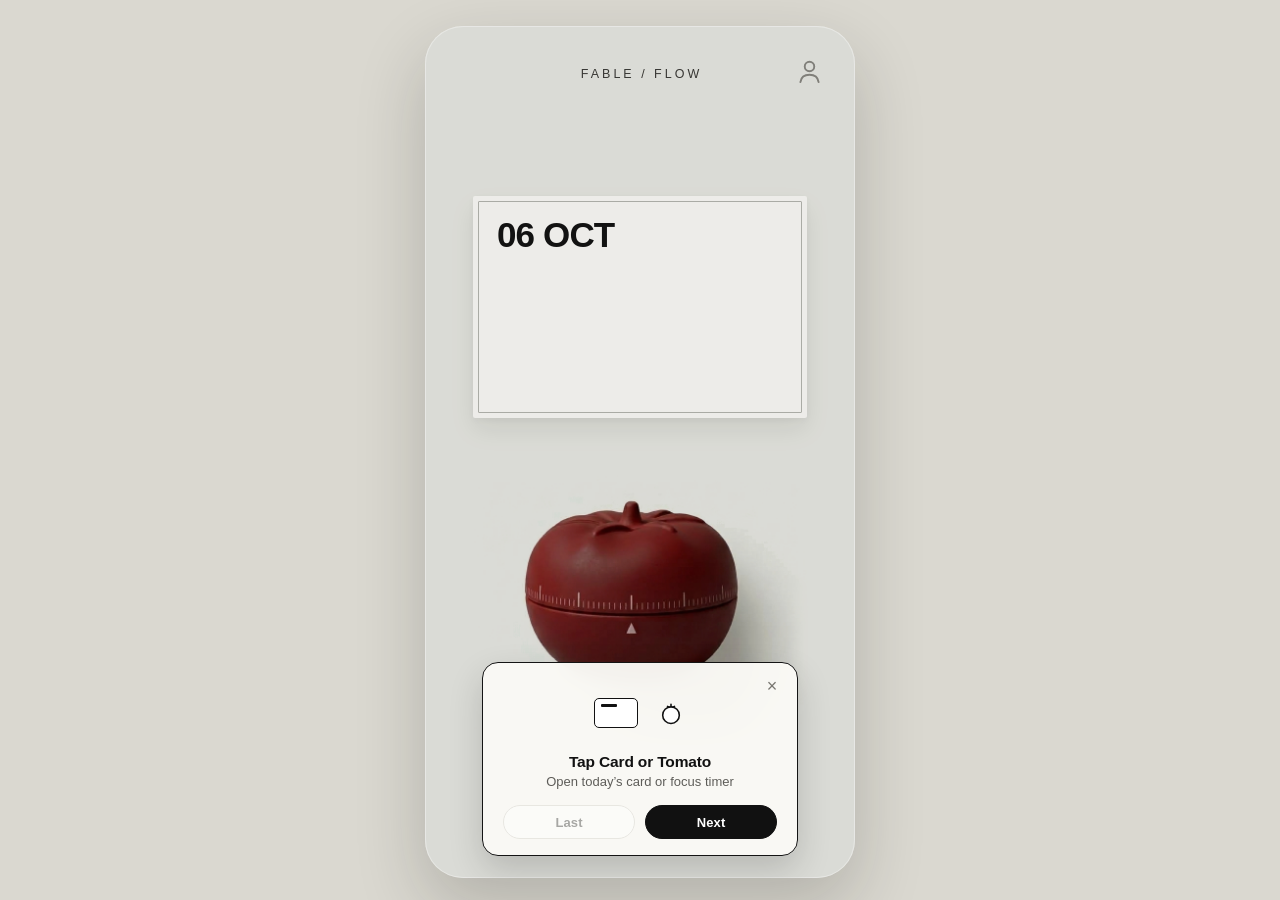
==== commit a32c2865: "Fix Guided Tour: guard removed cardPlusBtn and integrate 5-step tour (Home Page -> Card -> Timer) di" ====
--- a/index.html
+++ b/index.html
@@ -14,7 +14,7 @@
   <meta http-equiv="Cache-Control" content="no-cache, no-store, must-revalidate" />
   <meta http-equiv="Pragma" content="no-cache" />
   <meta http-equiv="Expires" content="0" />
-  <link rel="stylesheet" href="css/style.css?v=20261009_v21" />
+  <link rel="stylesheet" href="css/style.css?v=20261009_v22" />
 </head>
 <body>
 
@@ -435,11 +435,11 @@
         <button type="button" id="onboarding-dismiss-btn" class="tour-card-close-btn" aria-label="Close tutorial" title="Close">×</button>
 
         <!-- Minimalist Animation Stage -->
-        <div id="tour-anim-stage" class="tour-anim-stage" data-anim="flip-page" aria-hidden="true"></div>
+        <div id="tour-anim-stage" class="tour-anim-stage" data-anim="home-objects" aria-hidden="true"></div>
 
         <!-- Action & What It Does -->
-        <div id="tour-step-title" class="tour-action-title">Flip Page</div>
-        <div id="tour-step-desc" class="tour-action-desc">See back of card</div>
+        <div id="tour-step-title" class="tour-action-title">Tap Card or Tomato</div>
+        <div id="tour-step-desc" class="tour-action-desc">Open today’s card or focus timer</div>
 
         <!-- Last & Next Buttons -->
         <div class="tour-btn-row">
@@ -451,6 +451,6 @@
 
   </main>
 
-  <script type="module" src="js/app.js?v=20261009_v21"></script>
+  <script type="module" src="js/app.js?v=20261009_v22"></script>
 </body>
 </html>
--- a/css/style.css
+++ b/css/style.css
@@ -1629,20 +1629,18 @@
 }
 
 /* =========================================================================
-   CLEAN, NON-INTERACTIVE MINIMALIST ANIMATED TUTORIAL MODAL (Visual > Text)
+   CLEAN, NON-INTERACTIVE MINIMALIST ANIMATED TUTORIAL INTEGRATED ON PAGES
    ========================================================================= */
 
 .guided-tour-overlay {
   position: absolute;
   inset: 0;
   pointer-events: auto;
-  background: rgba(18, 18, 16, 0.42);
-  backdrop-filter: blur(4px);
-  -webkit-backdrop-filter: blur(4px);
-  display: flex;
-  align-items: center;
-  justify-content: center;
-  padding: 28px;
+  background: rgba(18, 18, 16, 0.06);
+  display: flex;
+  align-items: flex-end;
+  justify-content: center;
+  padding: 0 22px 22px;
   z-index: 95;
   touch-action: none;
   user-select: none;
@@ -1655,16 +1653,32 @@
 .guided-tour-card {
   position: relative;
   width: 100%;
-  max-width: 284px;
-  background: #FAF9F5;
+  max-width: 316px;
+  background: rgba(250, 249, 245, 0.97);
+  backdrop-filter: blur(8px);
+  -webkit-backdrop-filter: blur(8px);
   border: 1.5px solid #141414;
-  border-radius: 18px;
-  padding: 28px 24px 22px;
-  box-shadow: 0 20px 44px rgba(0, 0, 0, 0.22);
+  border-radius: 16px;
+  padding: 16px 20px 16px;
+  box-shadow: 0 14px 34px rgba(0, 0, 0, 0.16);
   display: flex;
   flex-direction: column;
   align-items: center;
   text-align: center;
+}
+
+@keyframes tourSpotlightPulse {
+  0%, 100% {
+    box-shadow: 0 0 0 0 rgba(17, 17, 17, 0.28);
+  }
+  50% {
+    box-shadow: 0 0 0 8px rgba(17, 17, 17, 0.10);
+  }
+}
+
+.tour-spotlight-target {
+  animation: tourSpotlightPulse 1.5s ease-in-out infinite;
+  border-radius: 12px;
 }
 
 .tour-card-close-btn {
@@ -1694,32 +1708,32 @@
 
 .tour-anim-stage {
   width: 136px;
-  height: 88px;
+  height: 68px;
   display: flex;
   align-items: center;
   justify-content: center;
   perspective: 420px;
-  margin-bottom: 4px;
+  margin-bottom: 2px;
 }
 
 .tour-action-title {
-  font-size: 16.5px;
+  font-size: 15.5px;
   font-weight: 700;
   color: #111111;
   letter-spacing: -0.01em;
-  margin-top: 8px;
+  margin-top: 4px;
 }
 
 .tour-action-desc {
-  font-size: 13.5px;
+  font-size: 13px;
   font-weight: 450;
   color: #5E5D59;
-  margin-top: 4px;
+  margin-top: 2px;
   line-height: 1.35;
 }
 
 .tour-btn-row {
-  margin-top: 20px;
+  margin-top: 14px;
   width: 100%;
   display: flex;
   align-items: center;
@@ -1729,7 +1743,7 @@
 
 .tour-nav-btn {
   flex: 1;
-  height: 36px;
+  height: 34px;
   border-radius: 999px;
   font-family: inherit;
   font-size: 13px;
@@ -1762,6 +1776,52 @@
 }
 
 /* Minimalist Step Animations (Ultra-clean geometric line art) */
+
+/* 0. Home Page (Minimalist mini-card + tomato icon alternating pulse) */
+.tanim-home-wrap {
+  display: flex;
+  align-items: center;
+  justify-content: center;
+  gap: 18px;
+}
+
+.tanim-home-card {
+  width: 44px;
+  height: 30px;
+  border: 1.8px solid #111111;
+  border-radius: 5px;
+  background: #FFFFFF;
+  padding: 5px 6px;
+  display: flex;
+  align-items: flex-start;
+  animation: tanimHomePulseA 2.2s ease-in-out infinite;
+}
+
+.tanim-home-card span {
+  width: 16px;
+  height: 2.2px;
+  background: #111111;
+  border-radius: 1px;
+}
+
+.tanim-home-tomato {
+  width: 30px;
+  height: 30px;
+  display: flex;
+  align-items: center;
+  justify-content: center;
+  animation: tanimHomePulseB 2.2s ease-in-out infinite;
+}
+
+@keyframes tanimHomePulseA {
+  0%, 45%, 100% { transform: scale(1); box-shadow: 0 0 0 0 rgba(17, 17, 17, 0); }
+  22% { transform: scale(1.08); box-shadow: 0 0 0 5px rgba(17, 17, 17, 0.12); }
+}
+
+@keyframes tanimHomePulseB {
+  0%, 50%, 100% { transform: scale(1); filter: drop-shadow(0 0 0 rgba(17, 17, 17, 0)); }
+  72% { transform: scale(1.1); filter: drop-shadow(0 3px 6px rgba(17, 17, 17, 0.2)); }
+}
 
 /* 1. Flip Page (3D minimalist card flipping 180 deg) */
 .tanim-flip-wrap {
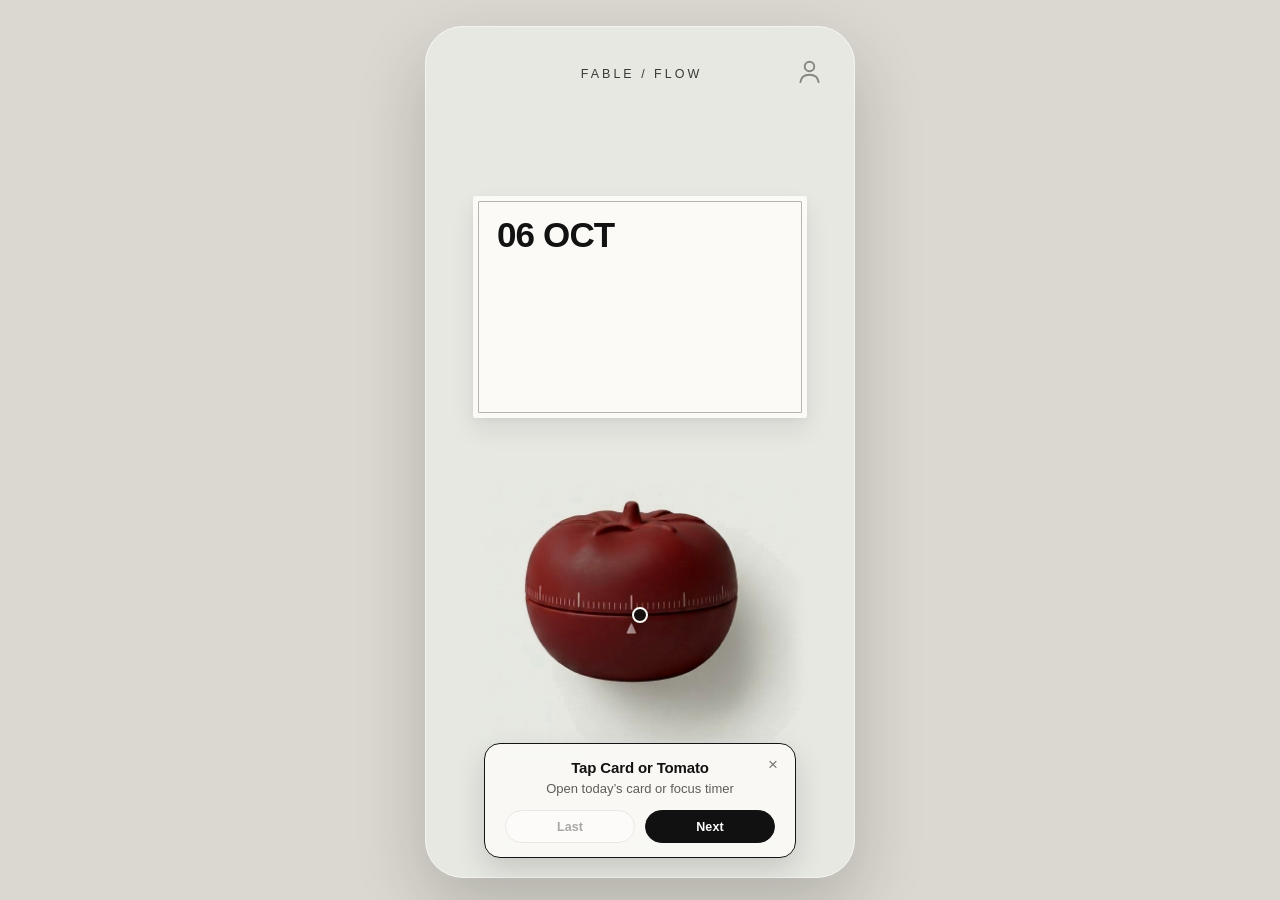
==== commit 27eb7095: "Use simple animated touch dot in 7-step guided tutorial covering Home, Card Front/Back, Tomato Grid," ====
--- a/index.html
+++ b/index.html
@@ -14,7 +14,7 @@
   <meta http-equiv="Cache-Control" content="no-cache, no-store, must-revalidate" />
   <meta http-equiv="Pragma" content="no-cache" />
   <meta http-equiv="Expires" content="0" />
-  <link rel="stylesheet" href="css/style.css?v=20261009_v22" />
+  <link rel="stylesheet" href="css/style.css?v=20261009_v23" />
 </head>
 <body>
 
@@ -429,13 +429,13 @@
       </div>
     </div>
 
-    <!-- Minimalist Non-Interactive Guided Tutorial Modal (Blocks background clicks; shows Action, Minimalist Animation, What it does, Last & Next) -->
+    <!-- Minimalist Non-Interactive Guided Tutorial Overlay (Simple Animated Dot on Page + Action, What it does, Last & Next) -->
     <div id="onboarding-overlay" class="guided-tour-overlay hidden" role="dialog" aria-modal="true" aria-label="Guided Tutorial">
+      <!-- Simple Minimalist Touch Dot on the Live Page (No Boxes) -->
+      <div id="tour-page-dot" class="tour-page-dot" aria-hidden="true"></div>
+
       <div class="guided-tour-card">
         <button type="button" id="onboarding-dismiss-btn" class="tour-card-close-btn" aria-label="Close tutorial" title="Close">×</button>
-
-        <!-- Minimalist Animation Stage -->
-        <div id="tour-anim-stage" class="tour-anim-stage" data-anim="home-objects" aria-hidden="true"></div>
 
         <!-- Action & What It Does -->
         <div id="tour-step-title" class="tour-action-title">Tap Card or Tomato</div>
@@ -451,6 +451,6 @@
 
   </main>
 
-  <script type="module" src="js/app.js?v=20261009_v22"></script>
+  <script type="module" src="js/app.js?v=20261009_v23"></script>
 </body>
 </html>
--- a/css/style.css
+++ b/css/style.css
@@ -1629,18 +1629,18 @@
 }
 
 /* =========================================================================
-   CLEAN, NON-INTERACTIVE MINIMALIST ANIMATED TUTORIAL INTEGRATED ON PAGES
+   CLEAN, NON-INTERACTIVE MINIMALIST TUTORIAL WITH SIMPLE DOT ON PAGES
    ========================================================================= */
 
 .guided-tour-overlay {
   position: absolute;
   inset: 0;
   pointer-events: auto;
-  background: rgba(18, 18, 16, 0.06);
+  background: transparent;
   display: flex;
   align-items: flex-end;
   justify-content: center;
-  padding: 0 22px 22px;
+  padding: 0 22px 20px;
   z-index: 95;
   touch-action: none;
   user-select: none;
@@ -1650,47 +1650,113 @@
   display: none !important;
 }
 
+/* Simple Minimalist Touch Dot on the Live Page (Zero Boxes Around Places) */
+.tour-page-dot {
+  position: absolute;
+  left: 50%;
+  top: 45%;
+  width: 16px;
+  height: 16px;
+  margin-left: -8px;
+  margin-top: -8px;
+  border-radius: 999px;
+  background: rgba(17, 17, 17, 0.88);
+  border: 2.2px solid #FAF9F5;
+  box-shadow: 0 3px 10px rgba(0, 0, 0, 0.25);
+  pointer-events: none;
+  z-index: 96;
+  transition: left 0.34s cubic-bezier(0.22, 1, 0.36, 1), top 0.34s cubic-bezier(0.22, 1, 0.36, 1);
+}
+
+.tour-page-dot::after {
+  content: '';
+  position: absolute;
+  inset: -7px;
+  border-radius: 999px;
+  border: 1.5px solid rgba(17, 17, 17, 0.42);
+  opacity: 0;
+  pointer-events: none;
+}
+
+@keyframes tourDotTap {
+  0%, 100% { transform: scale(1); }
+  35% { transform: scale(0.82); }
+  60% { transform: scale(1.08); }
+}
+
+@keyframes tourDotRipple {
+  0%, 25% { transform: scale(0.65); opacity: 0; }
+  40% { transform: scale(0.95); opacity: 0.85; }
+  85%, 100% { transform: scale(1.75); opacity: 0; }
+}
+
+@keyframes tourDotSwipeRight {
+  0% { transform: translateX(-48px) scale(0.92); opacity: 0; }
+  15% { transform: translateX(-44px) scale(1); opacity: 1; }
+  78% { transform: translateX(48px) scale(1); opacity: 1; }
+  100% { transform: translateX(54px) scale(0.92); opacity: 0; }
+}
+
+@keyframes tourDotSwipeLeft {
+  0% { transform: translateX(48px) scale(0.92); opacity: 0; }
+  15% { transform: translateX(44px) scale(1); opacity: 1; }
+  78% { transform: translateX(-48px) scale(1); opacity: 1; }
+  100% { transform: translateX(-54px) scale(0.92); opacity: 0; }
+}
+
+@keyframes tourDotSwipeBi {
+  0%, 100% { transform: translateX(-38px); }
+  50% { transform: translateX(38px); }
+}
+
+.tour-page-dot.dot-tap {
+  animation: tourDotTap 1.35s ease-in-out infinite;
+}
+
+.tour-page-dot.dot-tap::after {
+  animation: tourDotRipple 1.35s ease-out infinite;
+}
+
+.tour-page-dot.dot-swipe-right {
+  animation: tourDotSwipeRight 1.55s cubic-bezier(0.25, 1, 0.4, 1) infinite;
+}
+
+.tour-page-dot.dot-swipe-left {
+  animation: tourDotSwipeLeft 1.55s cubic-bezier(0.25, 1, 0.4, 1) infinite;
+}
+
+.tour-page-dot.dot-swipe-bi {
+  animation: tourDotSwipeBi 1.75s ease-in-out infinite;
+}
+
 .guided-tour-card {
   position: relative;
   width: 100%;
-  max-width: 316px;
-  background: rgba(250, 249, 245, 0.97);
+  max-width: 312px;
+  background: rgba(250, 249, 245, 0.96);
   backdrop-filter: blur(8px);
   -webkit-backdrop-filter: blur(8px);
-  border: 1.5px solid #141414;
+  border: 1.4px solid #141414;
   border-radius: 16px;
-  padding: 16px 20px 16px;
-  box-shadow: 0 14px 34px rgba(0, 0, 0, 0.16);
+  padding: 15px 20px 14px;
+  box-shadow: 0 12px 30px rgba(0, 0, 0, 0.14);
   display: flex;
   flex-direction: column;
   align-items: center;
   text-align: center;
-}
-
-@keyframes tourSpotlightPulse {
-  0%, 100% {
-    box-shadow: 0 0 0 0 rgba(17, 17, 17, 0.28);
-  }
-  50% {
-    box-shadow: 0 0 0 8px rgba(17, 17, 17, 0.10);
-  }
-}
-
-.tour-spotlight-target {
-  animation: tourSpotlightPulse 1.5s ease-in-out infinite;
-  border-radius: 12px;
+  z-index: 97;
 }
 
 .tour-card-close-btn {
   position: absolute;
-  top: 10px;
-  right: 12px;
-  width: 26px;
-  height: 26px;
+  top: 8px;
+  right: 10px;
+  width: 24px;
+  height: 24px;
   border: none;
   background: transparent;
   color: #77756F;
-  font-size: 18px;
+  font-size: 17px;
   line-height: 1;
   border-radius: 999px;
   cursor: pointer;
@@ -1706,34 +1772,24 @@
   background-color: rgba(0, 0, 0, 0.06);
 }
 
-.tour-anim-stage {
-  width: 136px;
-  height: 68px;
-  display: flex;
-  align-items: center;
-  justify-content: center;
-  perspective: 420px;
-  margin-bottom: 2px;
-}
-
 .tour-action-title {
-  font-size: 15.5px;
+  font-size: 15px;
   font-weight: 700;
   color: #111111;
   letter-spacing: -0.01em;
-  margin-top: 4px;
+  padding: 0 16px;
 }
 
 .tour-action-desc {
   font-size: 13px;
   font-weight: 450;
   color: #5E5D59;
-  margin-top: 2px;
+  margin-top: 4px;
   line-height: 1.35;
 }
 
 .tour-btn-row {
-  margin-top: 14px;
+  margin-top: 12px;
   width: 100%;
   display: flex;
   align-items: center;
@@ -1743,10 +1799,10 @@
 
 .tour-nav-btn {
   flex: 1;
-  height: 34px;
+  height: 33px;
   border-radius: 999px;
   font-family: inherit;
-  font-size: 13px;
+  font-size: 12.5px;
   font-weight: 600;
   letter-spacing: 0.01em;
   cursor: pointer;
@@ -1758,7 +1814,7 @@
 }
 
 .tour-nav-btn-secondary {
-  border: 1.3px solid #C8C6BE;
+  border: 1.2px solid #C8C6BE;
   background: #FFFFFF;
   color: #111111;
 }
@@ -1770,288 +1826,7 @@
 }
 
 .tour-nav-btn-primary {
-  border: 1.3px solid #111111;
+  border: 1.2px solid #111111;
   background: #111111;
   color: #FFFFFF;
 }
-
-/* Minimalist Step Animations (Ultra-clean geometric line art) */
-
-/* 0. Home Page (Minimalist mini-card + tomato icon alternating pulse) */
-.tanim-home-wrap {
-  display: flex;
-  align-items: center;
-  justify-content: center;
-  gap: 18px;
-}
-
-.tanim-home-card {
-  width: 44px;
-  height: 30px;
-  border: 1.8px solid #111111;
-  border-radius: 5px;
-  background: #FFFFFF;
-  padding: 5px 6px;
-  display: flex;
-  align-items: flex-start;
-  animation: tanimHomePulseA 2.2s ease-in-out infinite;
-}
-
-.tanim-home-card span {
-  width: 16px;
-  height: 2.2px;
-  background: #111111;
-  border-radius: 1px;
-}
-
-.tanim-home-tomato {
-  width: 30px;
-  height: 30px;
-  display: flex;
-  align-items: center;
-  justify-content: center;
-  animation: tanimHomePulseB 2.2s ease-in-out infinite;
-}
-
-@keyframes tanimHomePulseA {
-  0%, 45%, 100% { transform: scale(1); box-shadow: 0 0 0 0 rgba(17, 17, 17, 0); }
-  22% { transform: scale(1.08); box-shadow: 0 0 0 5px rgba(17, 17, 17, 0.12); }
-}
-
-@keyframes tanimHomePulseB {
-  0%, 50%, 100% { transform: scale(1); filter: drop-shadow(0 0 0 rgba(17, 17, 17, 0)); }
-  72% { transform: scale(1.1); filter: drop-shadow(0 3px 6px rgba(17, 17, 17, 0.2)); }
-}
-
-/* 1. Flip Page (3D minimalist card flipping 180 deg) */
-.tanim-flip-wrap {
-  width: 48px;
-  height: 66px;
-  position: relative;
-  transform-style: preserve-3d;
-  animation: tanimFlipCard 2.4s cubic-bezier(0.45, 0.05, 0.55, 0.95) infinite;
-}
-
-.tanim-flip-face {
-  position: absolute;
-  inset: 0;
-  border-radius: 6px;
-  border: 1.8px solid #111111;
-  backface-visibility: hidden;
-  -webkit-backface-visibility: hidden;
-  display: flex;
-  flex-direction: column;
-  justify-content: center;
-  gap: 7px;
-  padding: 10px 9px;
-}
-
-.tanim-flip-front {
-  background: #FFFFFF;
-}
-
-.tanim-flip-front span {
-  display: block;
-  height: 2px;
-  background: #111111;
-  border-radius: 2px;
-}
-
-.tanim-flip-front span:nth-child(2) {
-  width: 72%;
-}
-
-.tanim-flip-back {
-  background: #141414;
-  transform: rotateY(180deg);
-}
-
-.tanim-flip-back span {
-  display: block;
-  height: 2px;
-  background: #FAF9F5;
-  border-radius: 2px;
-  opacity: 0.85;
-}
-
-.tanim-flip-back span:nth-child(2) {
-  width: 64%;
-}
-
-@keyframes tanimFlipCard {
-  0%, 18% { transform: rotateY(0deg); }
-  50%, 68% { transform: rotateY(180deg); }
-  100% { transform: rotateY(360deg); }
-}
-
-/* 2. Cross Out Item (Minimalist line drawing across text bar) */
-.tanim-strike-box {
-  width: 96px;
-  height: 52px;
-  border: 1.8px solid #111111;
-  border-radius: 7px;
-  background: #FFFFFF;
-  padding: 13px 14px;
-  display: flex;
-  flex-direction: column;
-  justify-content: space-between;
-}
-
-.tanim-strike-row {
-  position: relative;
-  height: 3px;
-  background: #B8B6AE;
-  border-radius: 2px;
-  width: 100%;
-}
-
-.tanim-strike-row.short {
-  width: 65%;
-  background: #DCDAD2;
-}
-
-.tanim-strike-line {
-  position: absolute;
-  top: 50%;
-  left: -3px;
-  height: 2.4px;
-  background: #111111;
-  border-radius: 2px;
-  transform: translateY(-50%);
-  animation: tanimDrawStrike 2.0s cubic-bezier(0.25, 1, 0.4, 1) infinite;
-}
-
-@keyframes tanimDrawStrike {
-  0%, 15% { width: 0%; opacity: 1; }
-  65%, 82% { width: calc(100% + 6px); opacity: 1; }
-  95%, 100% { width: calc(100% + 6px); opacity: 0; }
-}
-
-/* 3. Tap Tomato (Minimalist tomato circle + gentle pulse ring) */
-.tanim-tomato-wrap {
-  position: relative;
-  width: 58px;
-  height: 58px;
-  display: flex;
-  align-items: center;
-  justify-content: center;
-}
-
-.tanim-tomato-ring {
-  position: absolute;
-  width: 44px;
-  height: 44px;
-  border-radius: 999px;
-  border: 1.6px solid #111111;
-  animation: tanimTomatoPulse 1.8s ease-out infinite;
-}
-
-.tanim-tomato-svg {
-  animation: tanimTomatoTapScale 1.8s ease-in-out infinite;
-}
-
-@keyframes tanimTomatoPulse {
-  0%, 20% { transform: scale(0.85); opacity: 0; }
-  35% { transform: scale(0.95); opacity: 0.75; }
-  85%, 100% { transform: scale(1.45); opacity: 0; }
-}
-
-@keyframes tanimTomatoTapScale {
-  0%, 100% { transform: scale(1); }
-  28% { transform: scale(0.9); }
-  50% { transform: scale(1.03); }
-}
-
-/* 4. Wind Tomato Dial (Minimalist dial arc with sliding tick marks) */
-.tanim-dial-box {
-  width: 96px;
-  height: 54px;
-  border: 1.8px solid #111111;
-  border-radius: 27px;
-  background: #FFFFFF;
-  position: relative;
-  overflow: hidden;
-  display: flex;
-  flex-direction: column;
-  align-items: center;
-  justify-content: center;
-}
-
-.tanim-dial-seam {
-  width: 100%;
-  height: 1.6px;
-  background: #111111;
-  position: relative;
-}
-
-.tanim-dial-ticks {
-  display: flex;
-  gap: 12px;
-  margin-bottom: 4px;
-  animation: tanimSlideTicks 2.0s ease-in-out infinite;
-}
-
-.tanim-dial-ticks span {
-  width: 1.8px;
-  height: 8px;
-  background: #111111;
-  border-radius: 1px;
-}
-
-.tanim-dial-ticks span:nth-child(2n) {
-  height: 5px;
-  margin-top: 3px;
-}
-
-.tanim-dial-ptr {
-  width: 0;
-  height: 0;
-  border-left: 4px solid transparent;
-  border-right: 4px solid transparent;
-  border-bottom: 6px solid #111111;
-  margin-top: 4px;
-}
-
-@keyframes tanimSlideTicks {
-  0%, 100% { transform: translateX(-12px); }
-  50% { transform: translateX(12px); }
-}
-
-/* 5. Scroll Stack (Minimalist layered cards sliding horizontally) */
-.tanim-stack-wrap {
-  position: relative;
-  width: 96px;
-  height: 64px;
-  display: flex;
-  align-items: center;
-  justify-content: center;
-}
-
-.tanim-stack-card {
-  position: absolute;
-  width: 42px;
-  height: 56px;
-  border-radius: 5px;
-  border: 1.7px solid #111111;
-  background: #FFFFFF;
-}
-
-.tanim-stack-card.left {
-  transform: translateX(-20px) scale(0.9);
-  opacity: 0.45;
-}
-
-.tanim-stack-card.right {
-  transform: translateX(20px) scale(0.9);
-  opacity: 0.45;
-}
-
-.tanim-stack-card.center {
-  z-index: 2;
-  animation: tanimStackSlide 2.1s ease-in-out infinite;
-}
-
-@keyframes tanimStackSlide {
-  0%, 100% { transform: translateX(-10px); }
-  50% { transform: translateX(10px); }
-}
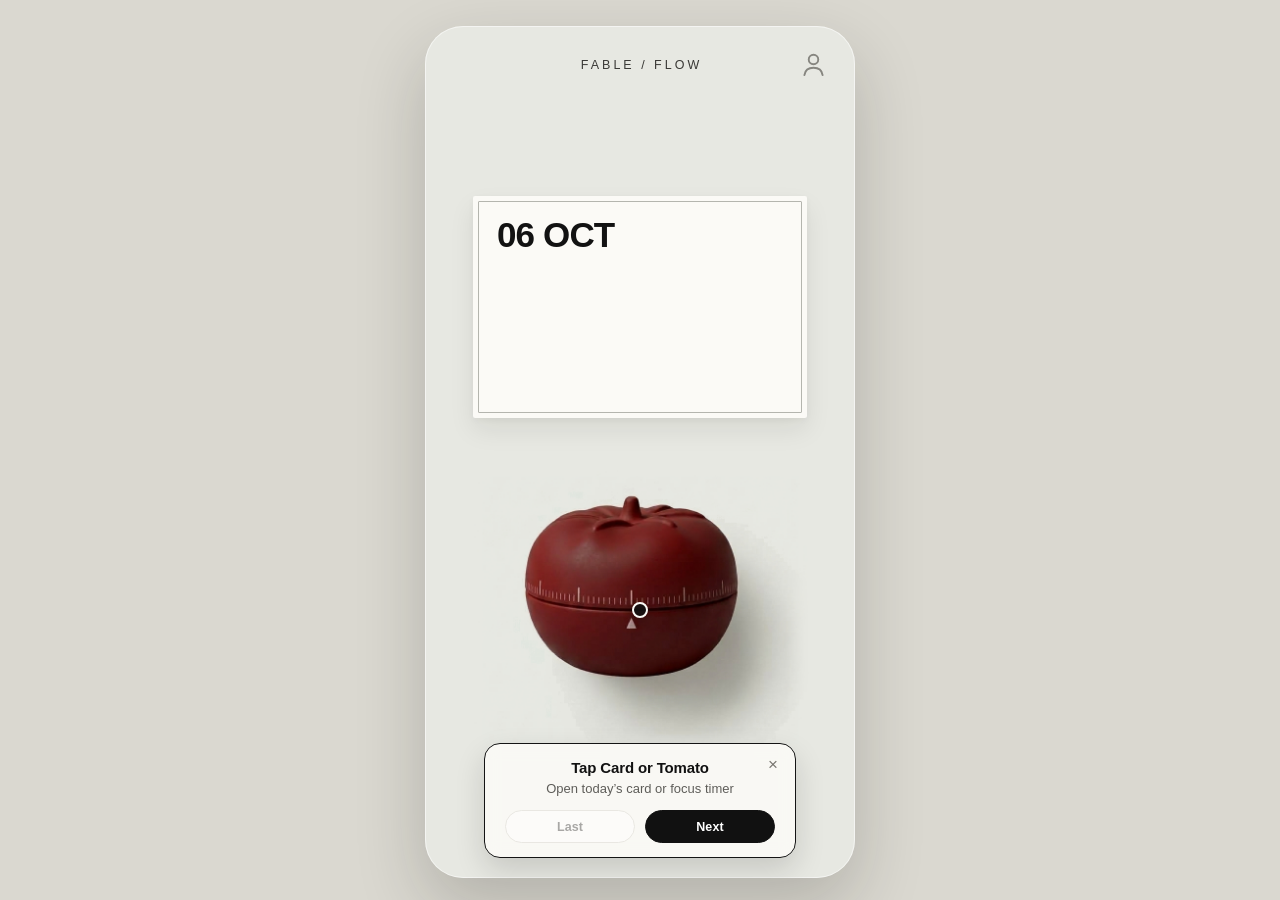
==== commit c09490be: "Fix iPhone 17 iOS Safari viewport scaling, 3D backface layer bleed, iOS WebAudio playback unlock, an" ====
--- a/index.html
+++ b/index.html
@@ -4,7 +4,7 @@
   <meta charset="UTF-8" />
   <meta name="viewport" content="width=device-width, initial-scale=1.0, maximum-scale=1.0, user-scalable=no, viewport-fit=cover" />
   <title>Fable / Flow</title>
-  <meta name="theme-color" content="#EAE8E3" />
+  <meta name="theme-color" content="#E7E8E2" />
   <meta name="apple-mobile-web-app-capable" content="yes" />
   <meta name="apple-mobile-web-app-status-bar-style" content="default" />
   <meta name="apple-mobile-web-app-title" content="Fable / Flow" />
@@ -14,7 +14,7 @@
   <meta http-equiv="Cache-Control" content="no-cache, no-store, must-revalidate" />
   <meta http-equiv="Pragma" content="no-cache" />
   <meta http-equiv="Expires" content="0" />
-  <link rel="stylesheet" href="css/style.css?v=20261009_v23" />
+  <link rel="stylesheet" href="css/style.css?v=20261009_v24" />
 </head>
 <body>
 
@@ -451,6 +451,6 @@
 
   </main>
 
-  <script type="module" src="js/app.js?v=20261009_v23"></script>
+  <script type="module" src="js/app.js?v=20261009_v24"></script>
 </body>
 </html>
--- a/css/style.css
+++ b/css/style.css
@@ -55,18 +55,37 @@
   margin: 14px auto 10px;
 }
 
-@media (max-width: 480px) {
+@media (max-width: 520px) {
+  html, body {
+    position: fixed;
+    inset: 0;
+    width: 100%;
+    height: 100%;
+    min-height: 0;
+    max-height: 100%;
+    background-color: var(--canvas-bg);
+    justify-content: flex-start;
+    overflow: hidden;
+    overscroll-behavior: none;
+  }
+
   .app-viewport {
+    width: 100%;
     max-width: 100%;
-    height: 100dvh;
+    height: 100%;
+    max-height: 100%;
     border-radius: 0;
     margin: 0;
     box-shadow: none;
+    padding-top: env(safe-area-inset-top, 0px);
+    padding-bottom: env(safe-area-inset-bottom, 0px);
   }
 }
 
 .hidden {
   display: none !important;
+  visibility: hidden !important;
+  pointer-events: none !important;
 }
 
 /* =========================================================================
@@ -76,8 +95,8 @@
 .global-top-bar {
   position: relative;
   width: 100%;
-  height: 82px;
-  padding: 22px 26px 8px;
+  height: clamp(58px, 8.5dvh, 78px);
+  padding: 6px 26px 4px;
   display: flex;
   align-items: center;
   justify-content: center;
@@ -100,26 +119,32 @@
    ========================================================================= */
 
 .home-screen {
+  flex: 1;
+  min-height: 0;
   display: flex;
   flex-direction: column;
   align-items: center;
   justify-content: center;
-  padding: 6px 28px 34px;
+  padding: 4px 24px clamp(18px, 3.5dvh, 34px);
 }
 
 .home-objects-stage {
   width: 100%;
   height: 100%;
+  min-height: 0;
   display: flex;
   flex-direction: column;
   align-items: center;
   justify-content: center;
-  gap: 50px;
+  gap: clamp(20px, 5dvh, 48px);
 }
 
 .home-mini-card {
   width: 334px;
+  max-width: 85vw;
   height: 222px;
+  max-height: 27dvh;
+  flex-shrink: 1;
   background-color: #FBFAF6;
   border-radius: 2px;
   padding: 5px;
@@ -161,8 +186,9 @@
 }
 
 .home-tomato-btn {
-  width: 344px;
-  height: 294px;
+  width: min(344px, 86vw);
+  height: clamp(210px, 36dvh, 294px);
+  flex-shrink: 1;
   display: flex;
   align-items: center;
   justify-content: center;
@@ -218,8 +244,9 @@
 
 .profile-icon-btn {
   position: absolute;
-  right: 28px;
-  top: 27px;
+  right: 24px;
+  top: 50%;
+  transform: translateY(-50%);
   width: 36px;
   height: 36px;
   border: none;
@@ -234,7 +261,7 @@
 
 .profile-icon-btn:hover {
   color: #111111;
-  transform: scale(1.05);
+  transform: translateY(-50%) scale(1.05);
 }
 
 /* =========================================================================
@@ -243,6 +270,7 @@
 
 .screen-container {
   flex: 1;
+  min-height: 0;
   display: flex;
   flex-direction: column;
   width: 100%;
@@ -252,7 +280,8 @@
 
 .card-stage-perspective {
   flex: 1;
-  padding: 18px 34px 10px;
+  min-height: 0;
+  padding: clamp(6px, 1.5dvh, 16px) 28px clamp(4px, 1dvh, 10px);
   perspective: 1400px;
   display: flex;
   align-items: stretch;
@@ -261,9 +290,12 @@
 
 .daily-card-3d {
   width: 100%;
-  height: 586px;
+  height: 100%;
+  max-height: 586px;
+  min-height: 0;
   position: relative;
   transform-style: preserve-3d;
+  -webkit-transform-style: preserve-3d;
   transition: transform 0.52s cubic-bezier(0.22, 1, 0.36, 1);
   touch-action: pan-y;
   user-select: none;
@@ -293,24 +325,55 @@
   overflow: hidden;
 }
 
+.card-face-front {
+  transform: rotateY(0deg) translateZ(1px);
+  -webkit-transform: rotateY(0deg) translateZ(1px);
+  z-index: 2;
+}
+
 .card-face-back {
-  transform: rotateY(180deg);
+  transform: rotateY(180deg) translateZ(1px);
+  -webkit-transform: rotateY(180deg) translateZ(1px);
   background-color: #070707;
   color: #F4F4F0;
   padding: 0;
   display: flex;
   flex-direction: column;
+  z-index: 1;
+}
+
+/* Prevent iOS Safari WebKit preserve-3d bleed-through of front icons/text onto back face */
+.daily-card-3d.is-flipped .card-face-front {
+  pointer-events: none;
+  visibility: hidden;
+  transition: visibility 0s linear 0.24s;
+}
+
+.daily-card-3d:not(.is-flipped) .card-face-front {
+  visibility: visible;
+  transition: visibility 0s linear 0s;
+}
+
+.daily-card-3d:not(.is-flipped) .card-face-back {
+  pointer-events: none;
+  visibility: hidden;
+  transition: visibility 0s linear 0.24s;
+}
+
+.daily-card-3d.is-flipped .card-face-back {
+  visibility: visible;
+  transition: visibility 0s linear 0s;
 }
 
 .card-back-header-bar {
-  padding: 26px 26px 18px;
+  padding: clamp(16px, 2.6dvh, 24px) 24px clamp(12px, 1.8dvh, 16px);
   border-bottom: 1.5px solid rgba(255, 255, 255, 0.18);
   background-color: #070707;
   flex-shrink: 0;
 }
 
 .card-back-date-title {
-  font-size: 25.5px;
+  font-size: clamp(21px, 3.3dvh, 25.5px);
   font-weight: 800;
   letter-spacing: -0.02em;
   color: #F5F5F2;
@@ -319,18 +382,19 @@
 
 .card-back-body {
   flex: 1;
-  padding: 22px 24px 22px;
+  min-height: 0;
+  padding: clamp(14px, 2.2dvh, 22px) 22px;
   display: flex;
   flex-direction: column;
   justify-content: space-between;
-  gap: 14px;
+  gap: 12px;
   overflow: hidden;
 }
 
 .card-back-reflection-editor {
   width: 100%;
   flex: 1;
-  min-height: 96px;
+  min-height: 72px;
   background: transparent;
   border: none;
   outline: none;
@@ -353,12 +417,12 @@
   display: grid;
   grid-template-columns: 1fr 1fr;
   gap: 10px;
-  height: 212px;
+  height: clamp(128px, 21dvh, 200px);
   flex-shrink: 0;
 }
 
 .card-back-photos-row.empty-photos {
-  height: 54px;
+  height: 46px;
   grid-template-columns: 1fr;
 }
 
@@ -422,13 +486,14 @@
 }
 
 .card-header-bar {
-  padding: 26px 26px 18px;
+  padding: clamp(16px, 2.6dvh, 24px) 24px clamp(12px, 1.8dvh, 16px);
   border-bottom: 1.5px solid var(--card-divider);
   background-color: var(--card-surface);
+  flex-shrink: 0;
 }
 
 .card-date-title {
-  font-size: 25.5px;
+  font-size: clamp(21px, 3.3dvh, 25.5px);
   font-weight: 800;
   letter-spacing: -0.02em;
   color: #0B0B0B;
@@ -437,8 +502,9 @@
 
 .card-dot-grid-body {
   flex: 1;
+  min-height: 0;
   position: relative;
-  padding: 16px 0 24px;
+  padding: clamp(10px, 1.8dvh, 16px) 0 clamp(14px, 2.2dvh, 24px);
   background-color: #FFFFFF;
   background-image: none; /* Clean solid white index card surface (no dots) */
   overflow: hidden; /* Strictly zero vertical scroll */
@@ -546,8 +612,8 @@
 
 /* Card Bottom Action Bar: [Stack] [Flip] */
 .card-bottom-bar {
-  height: 94px;
-  padding: 0 96px 14px;
+  height: clamp(56px, 8.5dvh, 84px);
+  padding: 0 84px clamp(4px, 1dvh, 12px);
   display: flex;
   align-items: center;
   justify-content: space-between;
@@ -555,8 +621,8 @@
 }
 
 .card-bottom-icon-btn {
-  width: 48px;
-  height: 48px;
+  width: 44px;
+  height: 44px;
   border: none;
   background: transparent;
   color: #141414;
@@ -579,7 +645,8 @@
 
 .six-tomato-grid {
   flex: 1;
-  margin: 4px 16px 20px;
+  min-height: 0;
+  margin: 2px 14px clamp(8px, 1.8dvh, 18px);
   display: grid;
   grid-template-columns: 1fr 1fr;
   grid-template-rows: repeat(3, 1fr);
@@ -588,11 +655,12 @@
 
 .grid-quadrant {
   position: relative;
+  min-height: 0;
   display: flex;
   flex-direction: column;
   align-items: center;
   justify-content: center;
-  padding: 6px 4px;
+  padding: 3px 4px;
   border-right: 1px solid var(--hairline-crosshair);
   border-bottom: 1px solid var(--hairline-crosshair);
 }
@@ -609,8 +677,10 @@
 
 .grid-tomato-wrap {
   position: relative;
-  width: 158px;
-  height: 146px;
+  width: min(154px, 41vw);
+  height: min(142px, calc((100dvh - 195px) / 3));
+  max-height: calc(100% - 26px);
+  flex-shrink: 1;
   display: flex;
   align-items: center;
   justify-content: center;
@@ -718,12 +788,13 @@
 }
 
 .grid-controls-row {
-  margin-top: 6px;
-  height: 28px;
-  display: flex;
-  align-items: center;
-  justify-content: center;
-  gap: 38px;
+  margin-top: 2px;
+  height: 24px;
+  flex-shrink: 0;
+  display: flex;
+  align-items: center;
+  justify-content: center;
+  gap: 32px;
 }
 
 .grid-ctrl-btn {
@@ -813,26 +884,28 @@
 
 .hero-timer-screen {
   flex: 1;
+  min-height: 0;
   display: flex;
   flex-direction: column;
   justify-content: space-between;
-  padding: 8px 26px 26px;
+  padding: 4px 24px clamp(8px, 1.8dvh, 22px);
 }
 
 .hero-readout-block {
-  padding-top: 4px;
+  padding-top: 2px;
   position: relative;
+  flex-shrink: 0;
 }
 
 .hero-readout-wrap {
   position: relative;
-  min-height: 103px;
+  min-height: clamp(72px, 11.5dvh, 102px);
   display: flex;
   align-items: center;
 }
 
 .hero-digital-readout {
-  font-size: 108px;
+  font-size: clamp(74px, 12.2dvh, 108px);
   font-weight: 800;
   letter-spacing: -0.035em;
   line-height: 0.95;
@@ -846,7 +919,7 @@
 }
 
 .hero-digital-readout.has-hours {
-  font-size: 72px;
+  font-size: clamp(54px, 9dvh, 72px);
   letter-spacing: -0.04em;
 }
 
@@ -985,8 +1058,8 @@
 }
 
 .hero-task-subtitle {
-  margin-top: 10px;
-  font-size: 24px;
+  margin-top: clamp(4px, 1dvh, 10px);
+  font-size: clamp(19px, 3dvh, 24px);
   font-weight: 600;
   letter-spacing: 0.01em;
   color: #111111;
@@ -1003,7 +1076,7 @@
 }
 
 .hero-subtitle-dropdown-mount .task-assign-dropdown {
-  top: 44px;
+  top: 40px;
   left: 0;
   transform: none;
   width: 224px;
@@ -1011,17 +1084,23 @@
 
 .hero-tomato-stage-wrap {
   position: relative;
-  width: 430px;
-  height: 368px;
-  margin: 2px -26px;
+  flex: 1;
+  min-height: 0;
+  width: calc(100% + 48px);
+  max-width: 430px;
+  max-height: 368px;
+  margin: 0 -24px;
+  align-self: center;
   display: flex;
   align-items: center;
   justify-content: center;
 }
 
 .hero-tomato-stage {
-  width: 430px;
-  height: 368px;
+  width: 100%;
+  height: 100%;
+  max-width: 430px;
+  max-height: 368px;
   cursor: ew-resize;
   touch-action: none;
   display: flex;
@@ -1031,8 +1110,9 @@
 
 /* Hero Bottom Control Bar: [Grid] [Play/Pause] [End/Stop] [Stopwatch] */
 .hero-bottom-bar {
-  height: 76px;
-  padding: 0 28px;
+  height: clamp(54px, 8.2dvh, 74px);
+  padding: 0 22px;
+  flex-shrink: 0;
   display: flex;
   align-items: center;
   justify-content: space-between;
@@ -1142,10 +1222,11 @@
 
 .stack-carousel-stage {
   flex: 1;
+  min-height: 0;
   position: relative;
-  padding: 8px 34px 6px;
-  display: flex;
-  align-items: center;
+  padding: clamp(4px, 1dvh, 8px) 28px clamp(4px, 1dvh, 8px);
+  display: flex;
+  align-items: stretch;
   justify-content: center;
   overflow: hidden;
   touch-action: pan-y;
@@ -1158,7 +1239,10 @@
 
 .stack-center-perspective {
   width: 100%;
-  height: 556px;
+  height: 100%;
+  max-height: 556px;
+  min-height: 0;
+  flex: 1;
   perspective: 1400px;
   position: relative;
   z-index: 5;
@@ -1167,14 +1251,17 @@
 
 .stack-card-3d {
   width: 100%;
-  height: 556px;
+  height: 100%;
+  max-height: 556px;
+  min-height: 0;
 }
 
 .stack-peek-card {
   position: absolute;
   top: 50%;
   width: 362px;
-  height: 556px;
+  height: calc(100% - 14px);
+  max-height: 556px;
   transform: translateY(-50%);
   background-color: #FFFFFF;
   border-radius: 14px;
@@ -1208,8 +1295,8 @@
 }
 
 .stack-bottom-bar {
-  height: 76px;
-  padding: 0 38px;
+  height: clamp(54px, 8.2dvh, 72px);
+  padding: 0 34px;
   display: flex;
   align-items: center;
   justify-content: space-between;
@@ -1221,19 +1308,27 @@
    ========================================================================= */
 
 .calendar-screen {
+  flex: 1;
+  min-height: 0;
   display: flex;
   flex-direction: column;
 }
 
 .calendar-months-container {
   flex: 1;
-  padding: 12px 34px 16px;
+  min-height: 0;
+  padding: 8px 28px 12px;
   display: flex;
   flex-direction: column;
   justify-content: flex-start;
-  gap: 24px;
+  gap: 20px;
   overflow-y: auto;
-  scrollbar-width: thin;
+  scrollbar-width: none;
+  -webkit-overflow-scrolling: touch;
+}
+
+.calendar-months-container::-webkit-scrollbar {
+  display: none;
 }
 
 .cal-month-block {
@@ -1319,8 +1414,8 @@
 }
 
 .calendar-bottom-bar {
-  height: 76px;
-  padding: 0 46px;
+  height: clamp(54px, 8.2dvh, 72px);
+  padding: 0 42px;
   display: flex;
   align-items: center;
   justify-content: space-between;
@@ -1333,14 +1428,14 @@
 
 .notification-banner {
   position: absolute;
-  top: 84px;
+  top: clamp(64px, 9.5dvh, 84px);
   left: 24px;
   right: 24px;
   background-color: #111111;
   color: #FAF9F5;
-  padding: 12px 16px;
+  padding: 11px 16px;
   border-radius: 12px;
-  font-size: 13.5px;
+  font-size: 13px;
   font-weight: 500;
   text-align: center;
   box-shadow: 0 10px 24px rgba(0, 0, 0, 0.22);
@@ -1356,9 +1451,10 @@
   transform: translateY(0);
 }
 
+/* Positioned cleanly above the bottom icon bars so toast text never overlaps bottom icons */
 .telemetry-toast {
   position: absolute;
-  bottom: 18px;
+  bottom: clamp(68px, 10.5dvh, 88px);
   left: 50%;
   transform: translateX(-50%) translateY(8px);
   width: max-content;
@@ -1386,6 +1482,16 @@
   transform: translateX(-50%) translateY(0);
 }
 
+/* Hide bottom action icons & toast while the Guided Tutorial card is open at the bottom */
+.app-viewport.tour-active .card-bottom-bar,
+.app-viewport.tour-active .hero-bottom-bar,
+.app-viewport.tour-active .stack-bottom-bar,
+.app-viewport.tour-active .calendar-bottom-bar,
+.app-viewport.tour-active .telemetry-toast {
+  opacity: 0 !important;
+  pointer-events: none !important;
+}
+
 .modal-overlay {
   position: absolute;
   inset: 0;
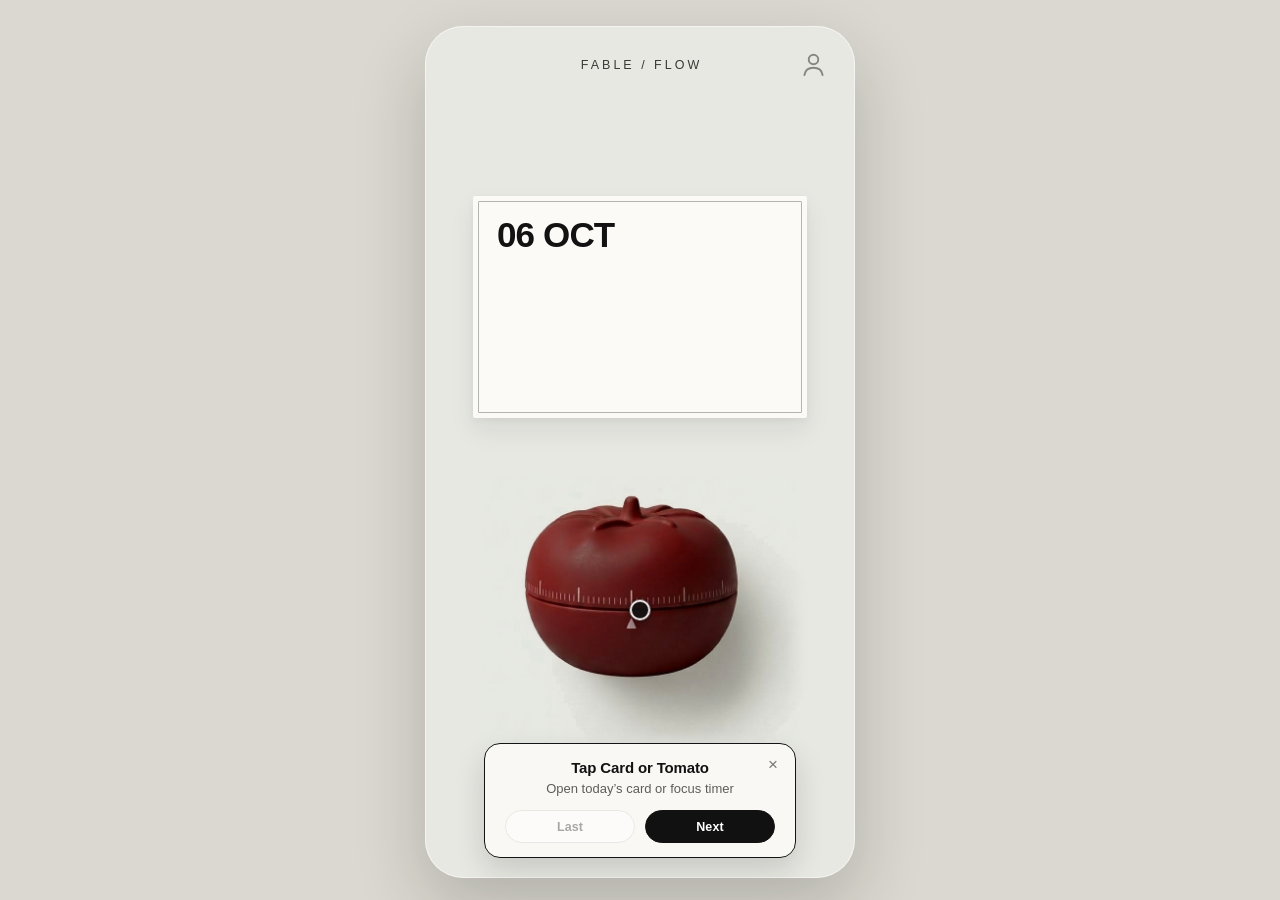
==== commit 399cf0cc: "Sync tutorial dot motions (mini tomato center, hero dial twist, stack scroll, 2-dot pinch zoom out, " ====
--- a/index.html
+++ b/index.html
@@ -14,7 +14,7 @@
   <meta http-equiv="Cache-Control" content="no-cache, no-store, must-revalidate" />
   <meta http-equiv="Pragma" content="no-cache" />
   <meta http-equiv="Expires" content="0" />
-  <link rel="stylesheet" href="css/style.css?v=20261009_v24" />
+  <link rel="stylesheet" href="css/style.css?v=20261009_v25" />
 </head>
 <body>
 
@@ -429,10 +429,11 @@
       </div>
     </div>
 
-    <!-- Minimalist Non-Interactive Guided Tutorial Overlay (Simple Animated Dot on Page + Action, What it does, Last & Next) -->
+    <!-- Minimalist Non-Interactive Guided Tutorial Overlay (Simple Animated Dots on Page + Action, What it does, Last & Next) -->
     <div id="onboarding-overlay" class="guided-tour-overlay hidden" role="dialog" aria-modal="true" aria-label="Guided Tutorial">
-      <!-- Simple Minimalist Touch Dot on the Live Page (No Boxes) -->
+      <!-- Simple Minimalist Touch Dots on the Live Page (No Boxes) -->
       <div id="tour-page-dot" class="tour-page-dot" aria-hidden="true"></div>
+      <div id="tour-page-dot-2" class="tour-page-dot tour-page-dot-secondary hidden" aria-hidden="true"></div>
 
       <div class="guided-tour-card">
         <button type="button" id="onboarding-dismiss-btn" class="tour-card-close-btn" aria-label="Close tutorial" title="Close">×</button>
@@ -451,6 +452,6 @@
 
   </main>
 
-  <script type="module" src="js/app.js?v=20261009_v24"></script>
+  <script type="module" src="js/app.js?v=20261009_v25"></script>
 </body>
 </html>
--- a/css/style.css
+++ b/css/style.css
@@ -365,25 +365,51 @@
   transition: visibility 0s linear 0s;
 }
 
+/* Shared Front & Back Card Header Bar & Date Title (Identical Position, Font, and Size) */
+.card-header-bar,
 .card-back-header-bar {
-  padding: clamp(16px, 2.6dvh, 24px) 24px clamp(12px, 1.8dvh, 16px);
+  padding: clamp(16px, 2.6dvh, 24px) 26px clamp(12px, 1.8dvh, 16px);
+  margin: 0;
+  flex-shrink: 0;
+  display: flex;
+  align-items: center;
+  justify-content: flex-start;
+}
+
+.card-header-bar {
+  border-bottom: 1.5px solid var(--card-divider);
+  background-color: var(--card-surface);
+}
+
+.card-back-header-bar {
   border-bottom: 1.5px solid rgba(255, 255, 255, 0.18);
   background-color: #070707;
-  flex-shrink: 0;
-}
-
+}
+
+.card-date-title,
 .card-back-date-title {
+  margin: 0;
+  padding: 0;
+  font-family: inherit;
   font-size: clamp(21px, 3.3dvh, 25.5px);
   font-weight: 800;
   letter-spacing: -0.02em;
+  line-height: 1.1;
+  text-align: left;
+}
+
+.card-date-title {
+  color: #0B0B0B;
+}
+
+.card-back-date-title {
   color: #F5F5F2;
-  line-height: 1.1;
 }
 
 .card-back-body {
   flex: 1;
   min-height: 0;
-  padding: clamp(14px, 2.2dvh, 22px) 22px;
+  padding: clamp(14px, 2.2dvh, 22px) 26px;
   display: flex;
   flex-direction: column;
   justify-content: space-between;
@@ -483,21 +509,6 @@
   font-weight: 500;
   color: rgba(245, 245, 242, 0.62);
   letter-spacing: 0.02em;
-}
-
-.card-header-bar {
-  padding: clamp(16px, 2.6dvh, 24px) 24px clamp(12px, 1.8dvh, 16px);
-  border-bottom: 1.5px solid var(--card-divider);
-  background-color: var(--card-surface);
-  flex-shrink: 0;
-}
-
-.card-date-title {
-  font-size: clamp(21px, 3.3dvh, 25.5px);
-  font-weight: 800;
-  letter-spacing: -0.02em;
-  color: #0B0B0B;
-  line-height: 1.1;
 }
 
 .card-dot-grid-body {
@@ -1761,17 +1772,19 @@
   position: absolute;
   left: 50%;
   top: 45%;
-  width: 16px;
-  height: 16px;
-  margin-left: -8px;
-  margin-top: -8px;
+  width: 20px;
+  height: 20px;
+  margin-left: -10px;
+  margin-top: -10px;
   border-radius: 999px;
-  background: rgba(17, 17, 17, 0.88);
-  border: 2.2px solid #FAF9F5;
-  box-shadow: 0 3px 10px rgba(0, 0, 0, 0.25);
+  background: rgba(17, 17, 17, 0.92);
+  border: 2.5px solid #FFFFFF;
+  box-shadow:
+    0 0 0 2px rgba(17, 17, 17, 0.24),
+    0 4px 12px rgba(0, 0, 0, 0.34);
   pointer-events: none;
   z-index: 96;
-  transition: left 0.34s cubic-bezier(0.22, 1, 0.36, 1), top 0.34s cubic-bezier(0.22, 1, 0.36, 1);
+  will-change: left, top, opacity, transform;
 }
 
 .tour-page-dot::after {
@@ -1779,60 +1792,20 @@
   position: absolute;
   inset: -7px;
   border-radius: 999px;
-  border: 1.5px solid rgba(17, 17, 17, 0.42);
+  border: 1.8px solid rgba(17, 17, 17, 0.52);
+  box-shadow: 0 0 0 1.5px rgba(255, 255, 255, 0.72);
   opacity: 0;
   pointer-events: none;
 }
 
-@keyframes tourDotTap {
-  0%, 100% { transform: scale(1); }
-  35% { transform: scale(0.82); }
-  60% { transform: scale(1.08); }
-}
-
 @keyframes tourDotRipple {
-  0%, 25% { transform: scale(0.65); opacity: 0; }
-  40% { transform: scale(0.95); opacity: 0.85; }
-  85%, 100% { transform: scale(1.75); opacity: 0; }
-}
-
-@keyframes tourDotSwipeRight {
-  0% { transform: translateX(-48px) scale(0.92); opacity: 0; }
-  15% { transform: translateX(-44px) scale(1); opacity: 1; }
-  78% { transform: translateX(48px) scale(1); opacity: 1; }
-  100% { transform: translateX(54px) scale(0.92); opacity: 0; }
-}
-
-@keyframes tourDotSwipeLeft {
-  0% { transform: translateX(48px) scale(0.92); opacity: 0; }
-  15% { transform: translateX(44px) scale(1); opacity: 1; }
-  78% { transform: translateX(-48px) scale(1); opacity: 1; }
-  100% { transform: translateX(-54px) scale(0.92); opacity: 0; }
-}
-
-@keyframes tourDotSwipeBi {
-  0%, 100% { transform: translateX(-38px); }
-  50% { transform: translateX(38px); }
-}
-
-.tour-page-dot.dot-tap {
-  animation: tourDotTap 1.35s ease-in-out infinite;
-}
-
-.tour-page-dot.dot-tap::after {
-  animation: tourDotRipple 1.35s ease-out infinite;
-}
-
-.tour-page-dot.dot-swipe-right {
-  animation: tourDotSwipeRight 1.55s cubic-bezier(0.25, 1, 0.4, 1) infinite;
-}
-
-.tour-page-dot.dot-swipe-left {
-  animation: tourDotSwipeLeft 1.55s cubic-bezier(0.25, 1, 0.4, 1) infinite;
-}
-
-.tour-page-dot.dot-swipe-bi {
-  animation: tourDotSwipeBi 1.75s ease-in-out infinite;
+  0%, 15% { transform: scale(0.65); opacity: 0; }
+  42% { transform: scale(1.0); opacity: 0.9; }
+  88%, 100% { transform: scale(1.85); opacity: 0; }
+}
+
+.tour-page-dot.dot-pulse-ring::after {
+  animation: tourDotRipple 1.2s ease-out infinite;
 }
 
 .guided-tour-card {
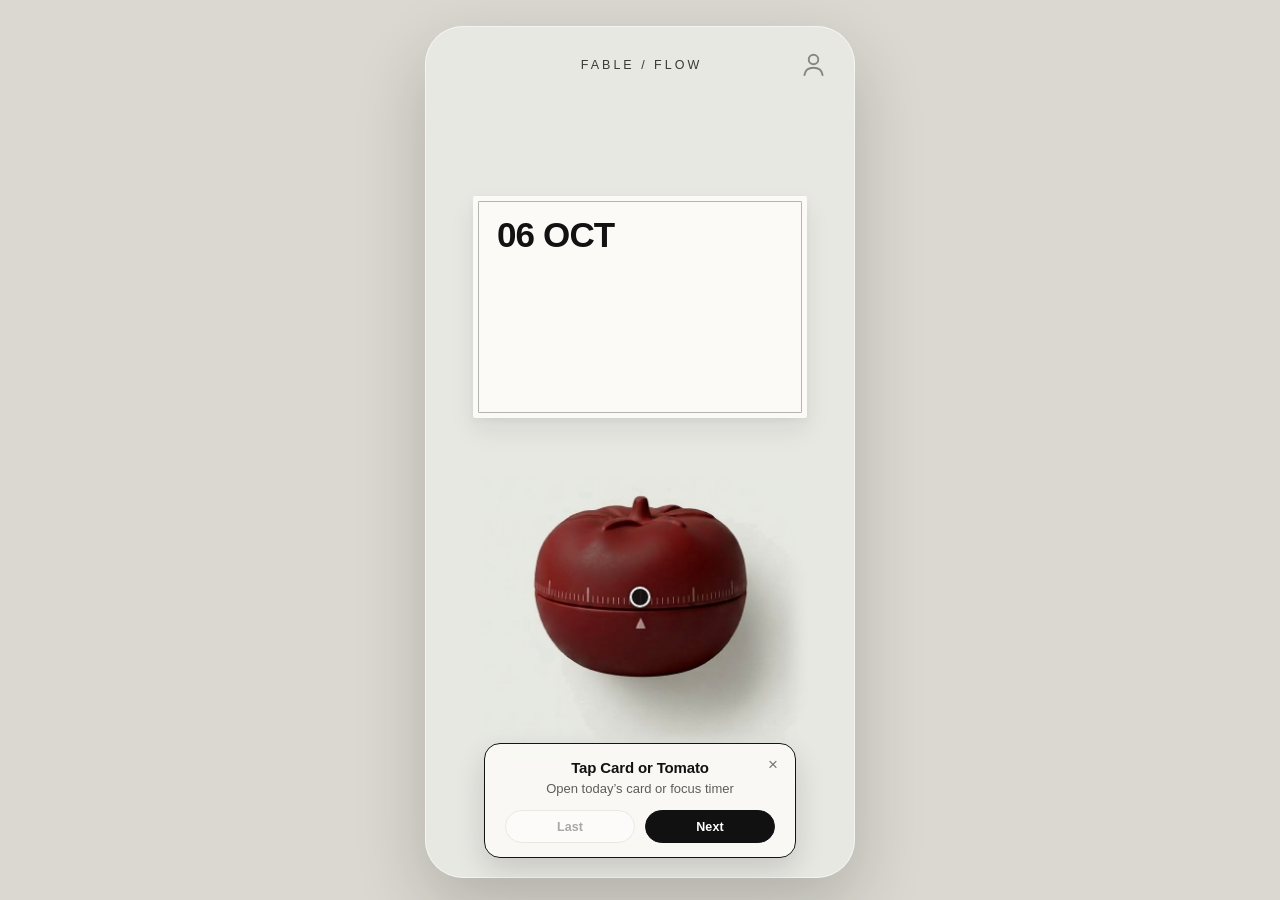
==== commit 0b042605: "v26: Clean toast copy, retrospective past-day card slots, smooth two-card stack scroll & zoom transi" ====
--- a/index.html
+++ b/index.html
@@ -14,7 +14,7 @@
   <meta http-equiv="Cache-Control" content="no-cache, no-store, must-revalidate" />
   <meta http-equiv="Pragma" content="no-cache" />
   <meta http-equiv="Expires" content="0" />
-  <link rel="stylesheet" href="css/style.css?v=20261009_v25" />
+  <link rel="stylesheet" href="css/style.css?v=20261010_v26" />
 </head>
 <body>
 
@@ -58,7 +58,7 @@
         <!-- Object 2: Photorealistic 3D Heirloom Tomato Pomodoro Timer -->
         <div id="home-tomato-btn" class="home-tomato-btn" role="button" tabindex="0" aria-label="Open Pomodoro Timer">
           <img
-            src="assets/tomatoes/home-tomato.png?v=20261009_v12"
+            src="assets/tomatoes/home-tomato.png?v=20261010_v26"
             alt="3D Heirloom Tomato Pomodoro Timer"
             class="home-tomato-img"
           />
@@ -452,6 +452,6 @@
 
   </main>
 
-  <script type="module" src="js/app.js?v=20261009_v25"></script>
+  <script type="module" src="js/app.js?v=20261010_v26"></script>
 </body>
 </html>
--- a/css/style.css
+++ b/css/style.css
@@ -709,6 +709,7 @@
   object-fit: contain;
   pointer-events: none;
   display: block;
+  transition: opacity 0.52s cubic-bezier(0.22, 1, 0.36, 1);
 }
 
 .grid-tomato-silver-img {
@@ -716,6 +717,10 @@
   inset: 0;
   opacity: 0;
   transition: opacity 0.52s cubic-bezier(0.22, 1, 0.36, 1);
+}
+
+.grid-tomato-wrap.is-silver-completed .grid-tomato-img:not(.grid-tomato-silver-img) {
+  opacity: 0;
 }
 
 .grid-tomato-wrap.is-silver-completed .grid-tomato-silver-img {
@@ -1692,13 +1697,13 @@
 }
 
 /* =========================================================================
-   STACK CAROUSEL SCROLLING MOTION & BOUNDARY BOUNCE ANIMATIONS
+   STACK CAROUSEL SCROLLING MOTION, ZOOM SHRINK & RETROSPECTIVE EMPTY SLOT
    ========================================================================= */
 
 @keyframes stackSlideFromRight {
   0% {
-    transform: translateX(88px) scale(0.95);
-    opacity: 0.45;
+    transform: translateX(104%) scale(0.92);
+    opacity: 0.25;
   }
   100% {
     transform: translateX(0px) scale(1);
@@ -1708,8 +1713,8 @@
 
 @keyframes stackSlideFromLeft {
   0% {
-    transform: translateX(-88px) scale(0.95);
-    opacity: 0.45;
+    transform: translateX(-104%) scale(0.92);
+    opacity: 0.25;
   }
   100% {
     transform: translateX(0px) scale(1);
@@ -1730,11 +1735,11 @@
 }
 
 .stack-center-perspective.anim-slide-next {
-  animation: stackSlideFromRight 0.28s cubic-bezier(0.22, 1, 0.36, 1) forwards;
+  animation: stackSlideFromRight 0.36s cubic-bezier(0.22, 1, 0.36, 1) forwards;
 }
 
 .stack-center-perspective.anim-slide-prev {
-  animation: stackSlideFromLeft 0.28s cubic-bezier(0.22, 1, 0.36, 1) forwards;
+  animation: stackSlideFromLeft 0.36s cubic-bezier(0.22, 1, 0.36, 1) forwards;
 }
 
 .stack-center-perspective.anim-bounce-prev {
@@ -1743,6 +1748,96 @@
 
 .stack-center-perspective.anim-bounce-next {
   animation: stackBounceRightEdge 0.26s cubic-bezier(0.25, 1, 0.5, 1) forwards;
+}
+
+/* Outgoing cloned card during two-card stack scrolling */
+.stack-outgoing-card-clone {
+  position: absolute !important;
+  top: clamp(4px, 1dvh, 8px);
+  bottom: clamp(4px, 1dvh, 8px);
+  left: 28px;
+  right: 28px;
+  width: auto !important;
+  height: auto !important;
+  max-height: 556px;
+  z-index: 4;
+  pointer-events: none !important;
+  will-change: transform, opacity;
+}
+
+/* Smooth Zoom-Out (Stack shrinks to reveal Calendar) & Zoom-In (Card expands from Calendar) */
+.stack-screen.is-zoom-transitioning {
+  position: absolute;
+  top: clamp(58px, 8.8dvh, 76px);
+  left: 0;
+  right: 0;
+  bottom: 0;
+  z-index: 30;
+  background: transparent !important;
+  pointer-events: none;
+}
+
+.stack-screen.is-zoom-transitioning .stack-bottom-bar,
+.stack-screen.is-zoom-transitioning .stack-peek-card {
+  opacity: 0 !important;
+  pointer-events: none !important;
+}
+
+/* Retrospective Empty Card Slot for Past Dates (Styled like .journal-photo-slot) */
+.stack-retro-empty-slot {
+  margin: 8px 26px 22px;
+  flex: 1;
+  min-height: 280px;
+  border-radius: 12px;
+  border: 1.5px dashed rgba(26, 25, 23, 0.26);
+  background: rgba(247, 246, 241, 0.65);
+  color: #4A4843;
+  display: flex;
+  flex-direction: column;
+  align-items: center;
+  justify-content: center;
+  gap: 8px;
+  padding: 24px 20px;
+  cursor: pointer;
+  text-align: center;
+  font-family: var(--font-sans);
+  transition: background-color 0.16s ease, border-color 0.16s ease, transform 0.14s ease;
+}
+
+.stack-retro-empty-slot:hover {
+  background: rgba(239, 237, 230, 0.92);
+  border-color: rgba(17, 17, 17, 0.55);
+}
+
+.stack-retro-empty-slot:active {
+  transform: scale(0.985);
+}
+
+.stack-retro-plus-icon {
+  width: 38px;
+  height: 38px;
+  border-radius: 999px;
+  border: 1.4px solid rgba(26, 25, 23, 0.28);
+  display: flex;
+  align-items: center;
+  justify-content: center;
+  font-size: 22px;
+  font-weight: 400;
+  color: #1A1917;
+  margin-bottom: 2px;
+}
+
+.stack-retro-slot-title {
+  font-size: 14.5px;
+  font-weight: 600;
+  letter-spacing: 0.01em;
+  color: #1A1917;
+}
+
+.stack-retro-slot-sub {
+  font-size: 12.5px;
+  font-weight: 450;
+  color: #78756E;
 }
 
 /* =========================================================================
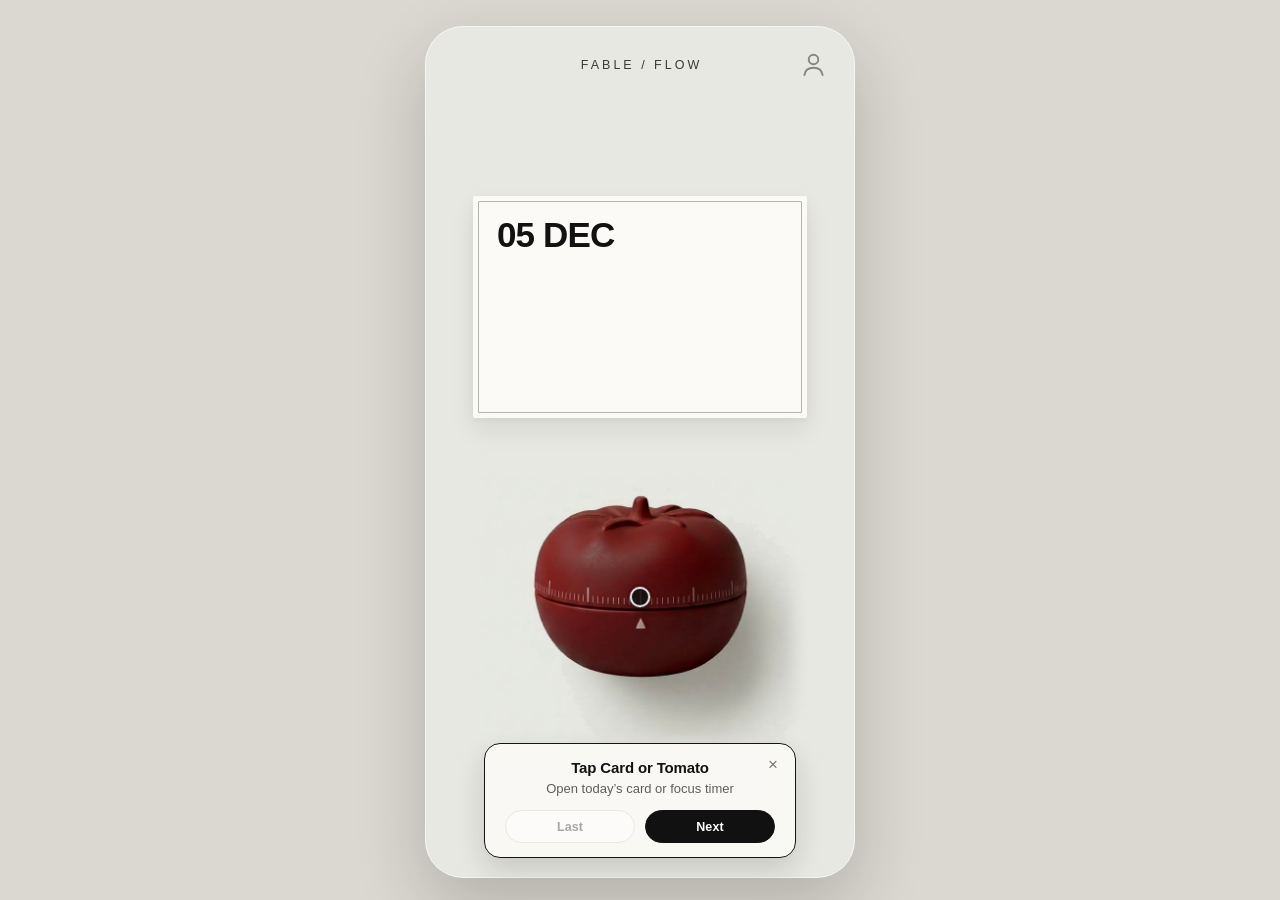
==== commit 6eae8fbd: "v27: Refresh Today's Card, Homepage, Stack strip, and Calendar dynamically to current system date" ====
--- a/index.html
+++ b/index.html
@@ -14,7 +14,7 @@
   <meta http-equiv="Cache-Control" content="no-cache, no-store, must-revalidate" />
   <meta http-equiv="Pragma" content="no-cache" />
   <meta http-equiv="Expires" content="0" />
-  <link rel="stylesheet" href="css/style.css?v=20261010_v26" />
+  <link rel="stylesheet" href="css/style.css?v=20261010_v27" />
 </head>
 <body>
 
@@ -58,7 +58,7 @@
         <!-- Object 2: Photorealistic 3D Heirloom Tomato Pomodoro Timer -->
         <div id="home-tomato-btn" class="home-tomato-btn" role="button" tabindex="0" aria-label="Open Pomodoro Timer">
           <img
-            src="assets/tomatoes/home-tomato.png?v=20261010_v26"
+            src="assets/tomatoes/home-tomato.png?v=20261010_v27"
             alt="3D Heirloom Tomato Pomodoro Timer"
             class="home-tomato-img"
           />
@@ -452,6 +452,6 @@
 
   </main>
 
-  <script type="module" src="js/app.js?v=20261010_v26"></script>
+  <script type="module" src="js/app.js?v=20261010_v27"></script>
 </body>
 </html>
--- a/css/style.css
+++ b/css/style.css
@@ -1169,16 +1169,26 @@
   padding: 6px 26px 8px;
   display: flex;
   align-items: center;
+  gap: 6px;
+  flex-shrink: 0;
+  overflow: hidden;
+  touch-action: pan-x;
+  cursor: ew-resize;
+}
+
+.stack-date-pills-track {
+  flex: 1;
+  min-width: 0;
+  display: flex;
+  align-items: center;
   justify-content: space-between;
   gap: 4px;
-  flex-shrink: 0;
   overflow-x: auto;
   scrollbar-width: none;
   touch-action: pan-x;
-  cursor: ew-resize;
-}
-
-.stack-date-strip::-webkit-scrollbar {
+}
+
+.stack-date-pills-track::-webkit-scrollbar {
   display: none;
 }
 
@@ -1190,7 +1200,7 @@
   font-weight: 800;
   color: #0D0D0D;
   letter-spacing: 0.01em;
-  margin-right: 4px;
+  margin-right: 2px;
   padding: 4px 6px;
   border-radius: 6px;
   cursor: pointer;
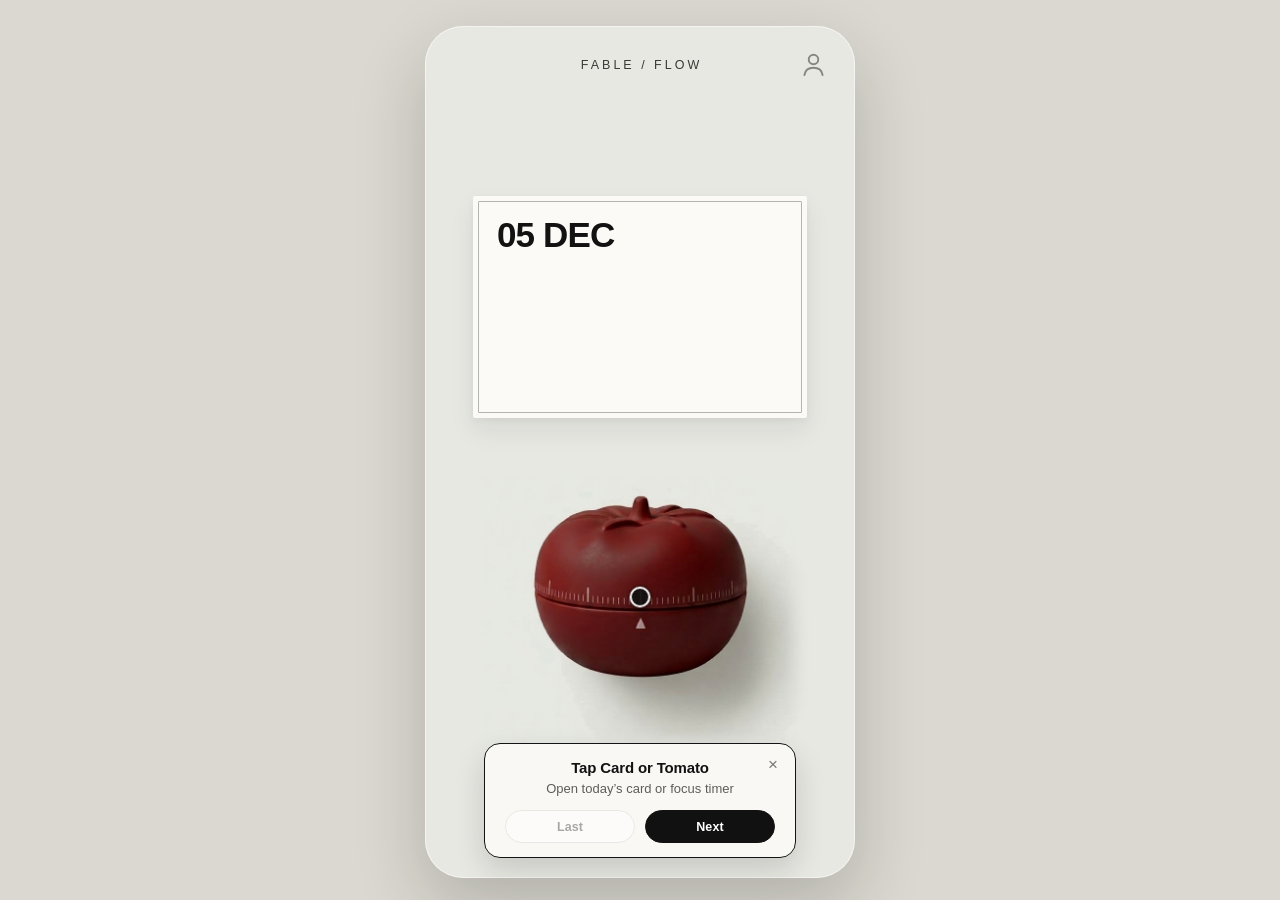
==== commit f9286ff0: "Add past card Edit/Done mode, photo detail lightbox, single-photo expanded layout, and inline task e" ====
--- a/index.html
+++ b/index.html
@@ -14,7 +14,7 @@
   <meta http-equiv="Cache-Control" content="no-cache, no-store, must-revalidate" />
   <meta http-equiv="Pragma" content="no-cache" />
   <meta http-equiv="Expires" content="0" />
-  <link rel="stylesheet" href="css/style.css?v=20261010_v27" />
+  <link rel="stylesheet" href="css/style.css?v=20261010_v28" />
 </head>
 <body>
 
@@ -255,10 +255,11 @@
             <div class="card-face card-face-front">
               <div class="card-header-bar">
                 <h2 id="stack-card-date-header" class="card-date-title">MONDAY — OCT 05</h2>
+                <button type="button" id="stack-front-edit-btn" class="stack-card-edit-btn" aria-label="Edit past card">Edit</button>
               </div>
               <div class="card-dot-grid-body">
                 <div id="stack-task-list-container" class="task-list-container"></div>
-                <div id="stack-add-item-row" class="add-item-row">+ Add item</div>
+                <div id="stack-add-item-row" class="add-item-row hidden">+ Add item</div>
               </div>
             </div>
 
@@ -266,6 +267,7 @@
             <div class="card-face card-face-back">
               <div class="card-back-header-bar">
                 <h2 id="stack-card-back-date-header" class="card-back-date-title">MONDAY — OCT 05</h2>
+                <button type="button" id="stack-back-edit-btn" class="stack-card-edit-btn stack-card-edit-btn-dark" aria-label="Edit past card">Edit</button>
               </div>
               <div class="card-back-body">
                 <textarea
@@ -450,8 +452,14 @@
       </div>
     </div>
 
+    <!-- Full-Screen Photo Detail Lightbox Overlay -->
+    <div id="photo-lightbox-overlay" class="photo-lightbox-overlay hidden" role="dialog" aria-modal="true" aria-label="Photo Detail View">
+      <button type="button" id="photo-lightbox-close" class="photo-lightbox-close-btn" aria-label="Close photo detail">×</button>
+      <img id="photo-lightbox-img" class="photo-lightbox-img" src="" alt="Reflection photo in detail" />
+    </div>
+
   </main>
 
-  <script type="module" src="js/app.js?v=20261010_v27"></script>
+  <script type="module" src="js/app.js?v=20261010_v28"></script>
 </body>
 </html>
--- a/css/style.css
+++ b/css/style.css
@@ -373,7 +373,50 @@
   flex-shrink: 0;
   display: flex;
   align-items: center;
-  justify-content: flex-start;
+  justify-content: space-between;
+  gap: 10px;
+}
+
+.stack-card-edit-btn {
+  border: 1.5px solid rgba(15, 15, 15, 0.22);
+  background: transparent;
+  color: #141414;
+  font-family: inherit;
+  font-size: 12.5px;
+  font-weight: 600;
+  letter-spacing: 0.02em;
+  padding: 4px 10px;
+  min-width: 54px;
+  text-align: center;
+  border-radius: 999px;
+  cursor: pointer;
+  flex-shrink: 0;
+  transition: background-color 0.15s ease, color 0.15s ease, border-color 0.15s ease;
+}
+
+.stack-card-edit-btn:hover {
+  background: rgba(15, 15, 15, 0.06);
+}
+
+.stack-card-edit-btn.is-editing {
+  background: #0F0F0F;
+  color: #FFFFFF;
+  border-color: #0F0F0F;
+}
+
+.stack-card-edit-btn-dark {
+  border-color: rgba(245, 245, 242, 0.30);
+  color: #F5F5F2;
+}
+
+.stack-card-edit-btn-dark:hover {
+  background: rgba(255, 255, 255, 0.10);
+}
+
+.stack-card-edit-btn-dark.is-editing {
+  background: #F5F5F2;
+  color: #0B0B0B;
+  border-color: #F5F5F2;
 }
 
 .card-header-bar {
@@ -391,11 +434,12 @@
   margin: 0;
   padding: 0;
   font-family: inherit;
-  font-size: clamp(21px, 3.3dvh, 25.5px);
+  font-size: clamp(18.5px, 2.8dvh, 21px);
   font-weight: 800;
   letter-spacing: -0.02em;
   line-height: 1.1;
   text-align: left;
+  white-space: nowrap;
 }
 
 .card-date-title {
@@ -439,6 +483,14 @@
   color: rgba(245, 245, 242, 0.36);
 }
 
+.card-back-reflection-editor.empty-readonly {
+  flex: 0 0 0px;
+  min-height: 0;
+  height: 0;
+  padding: 0;
+  margin: 0;
+}
+
 .card-back-photos-row {
   display: grid;
   grid-template-columns: 1fr 1fr;
@@ -450,6 +502,88 @@
 .card-back-photos-row.empty-photos {
   height: 46px;
   grid-template-columns: 1fr;
+}
+
+.card-back-photos-row.single-photo-expanded {
+  grid-template-columns: 1fr;
+  flex: 1;
+  height: auto;
+  min-height: 46%;
+  max-height: 100%;
+}
+
+.card-back-body.single-photo-layout .card-back-reflection-editor {
+  flex: 0 0 auto;
+  min-height: 36px;
+  max-height: 48%;
+}
+
+.card-back-body:has(.card-back-reflection-editor.empty-readonly) .card-back-photos-row.single-photo-expanded {
+  flex: 1;
+  max-height: 100%;
+}
+
+.journal-photo-add-second-pill {
+  position: absolute;
+  top: 7px;
+  left: 7px;
+  height: 24px;
+  padding: 0 9px;
+  border-radius: 999px;
+  border: 1px solid rgba(255, 255, 255, 0.24);
+  background: rgba(10, 10, 10, 0.72);
+  color: #F5F5F2;
+  font-family: inherit;
+  font-size: 11.5px;
+  font-weight: 600;
+  cursor: pointer;
+  display: flex;
+  align-items: center;
+  justify-content: center;
+  z-index: 3;
+}
+
+/* Photo Detail Lightbox Overlay */
+.photo-lightbox-overlay {
+  position: fixed;
+  inset: 0;
+  z-index: 950;
+  background: rgba(8, 8, 8, 0.90);
+  backdrop-filter: blur(8px);
+  -webkit-backdrop-filter: blur(8px);
+  display: flex;
+  align-items: center;
+  justify-content: center;
+  padding: 24px;
+  cursor: zoom-out;
+}
+
+.photo-lightbox-img {
+  max-width: min(92vw, 420px);
+  max-height: 82dvh;
+  width: auto;
+  height: auto;
+  object-fit: contain;
+  border-radius: 14px;
+  box-shadow: 0 20px 52px rgba(0, 0, 0, 0.55);
+}
+
+.photo-lightbox-close-btn {
+  position: absolute;
+  top: max(18px, env(safe-area-inset-top, 18px));
+  right: 20px;
+  width: 38px;
+  height: 38px;
+  border-radius: 999px;
+  border: 1px solid rgba(255, 255, 255, 0.25);
+  background: rgba(25, 25, 25, 0.75);
+  color: #FFFFFF;
+  font-size: 22px;
+  line-height: 1;
+  cursor: pointer;
+  display: flex;
+  align-items: center;
+  justify-content: center;
 }
 
 .journal-photo-slot {
@@ -565,6 +699,60 @@
   line-height: 1.28;
   word-break: break-word;
   overflow-wrap: anywhere;
+}
+
+.task-inline-edit-wrap {
+  display: flex;
+  align-items: center;
+  gap: 6px;
+  width: 100%;
+}
+
+.task-inline-input {
+  width: 100%;
+  flex: 1;
+  min-width: 0;
+  border: none;
+  border-bottom: 1.5px solid rgba(15, 15, 15, 0.25);
+  background: transparent;
+  outline: none;
+  resize: none;
+  overflow: hidden;
+  padding: 0 0 2px 0;
+  margin: 0;
+  font-family: inherit;
+  font-size: 24px;
+  font-weight: 450;
+  color: #0F0F0F;
+  line-height: 1.28;
+  caret-color: #0F0F0F;
+  word-break: break-word;
+  overflow-wrap: anywhere;
+}
+
+.task-inline-input::placeholder {
+  color: var(--ink-placeholder);
+}
+
+.task-inline-delete-btn {
+  width: 24px;
+  height: 24px;
+  border-radius: 999px;
+  border: none;
+  background: rgba(15, 15, 15, 0.08);
+  color: #5E5D59;
+  font-size: 15px;
+  line-height: 1;
+  cursor: pointer;
+  display: flex;
+  align-items: center;
+  justify-content: center;
+  flex-shrink: 0;
+}
+
+.task-inline-delete-btn:hover {
+  background: rgba(139, 30, 36, 0.14);
+  color: #8B1E24;
 }
 
 /*
